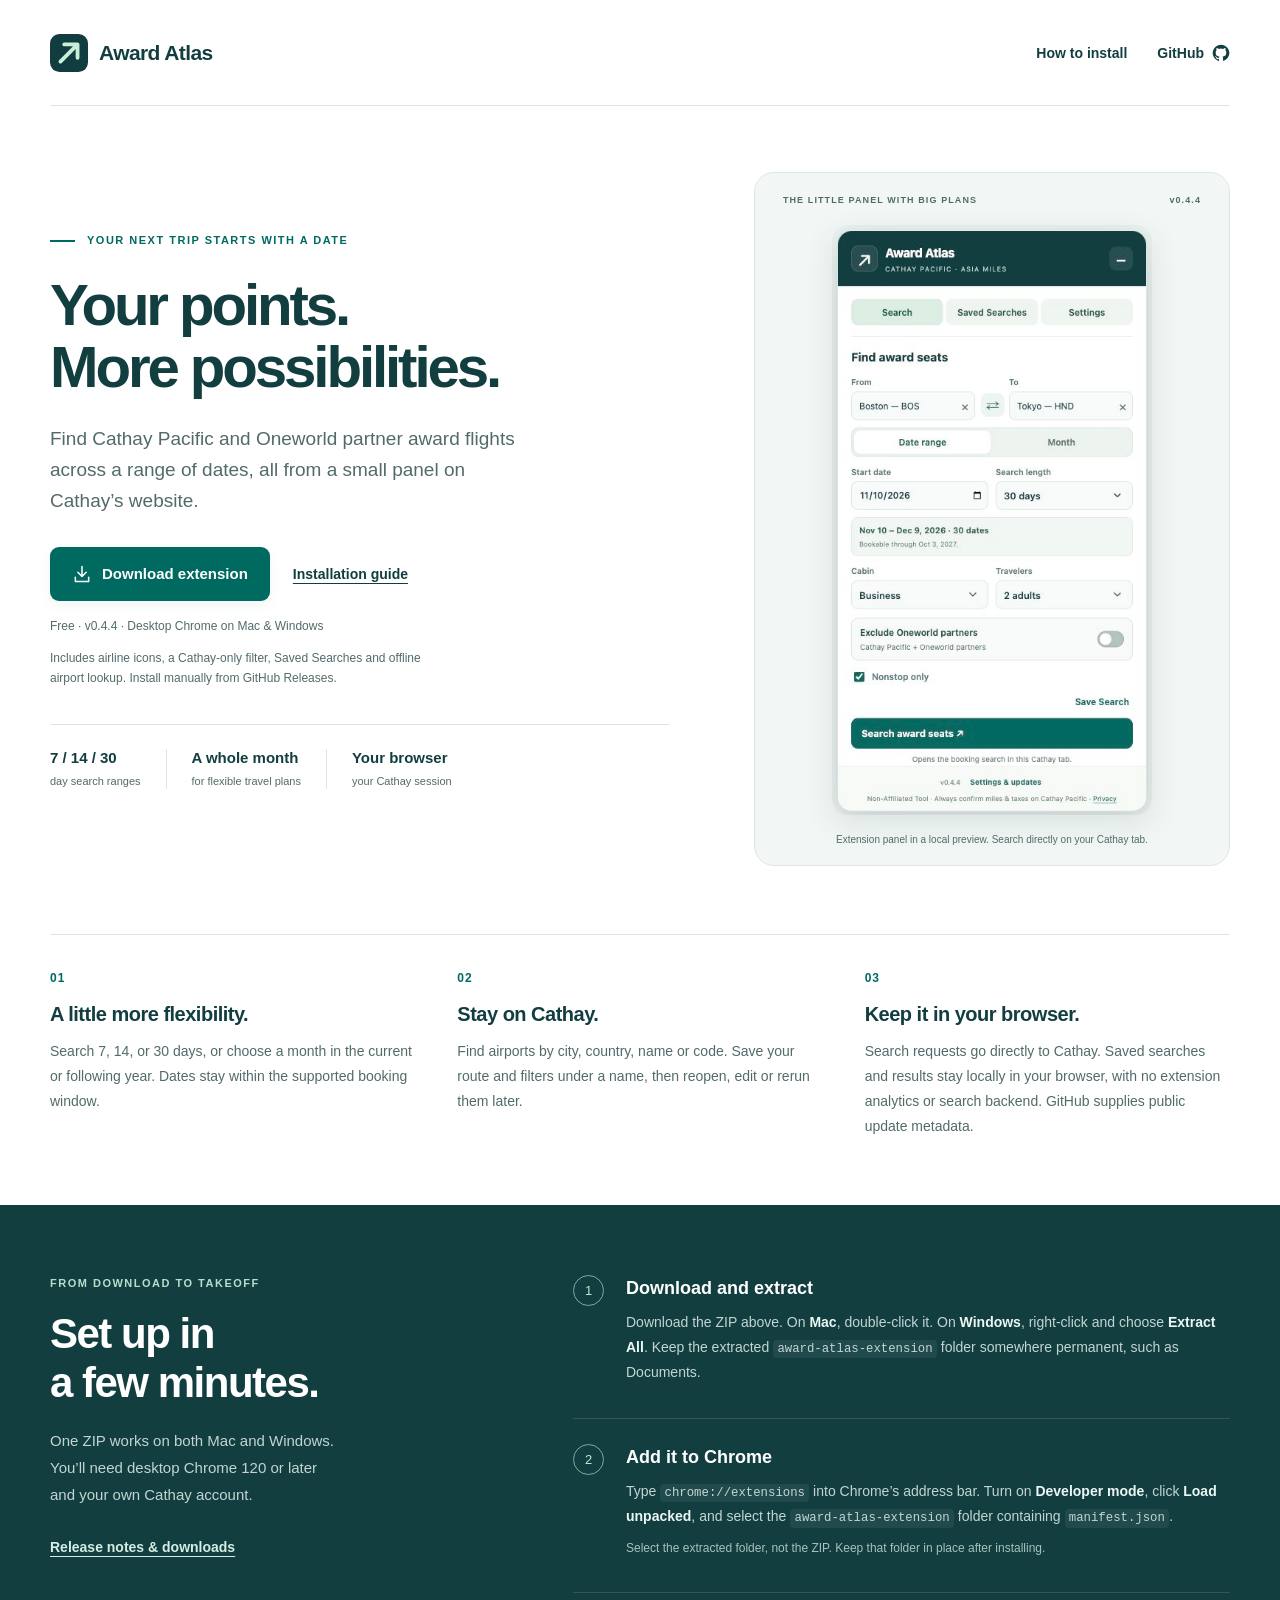
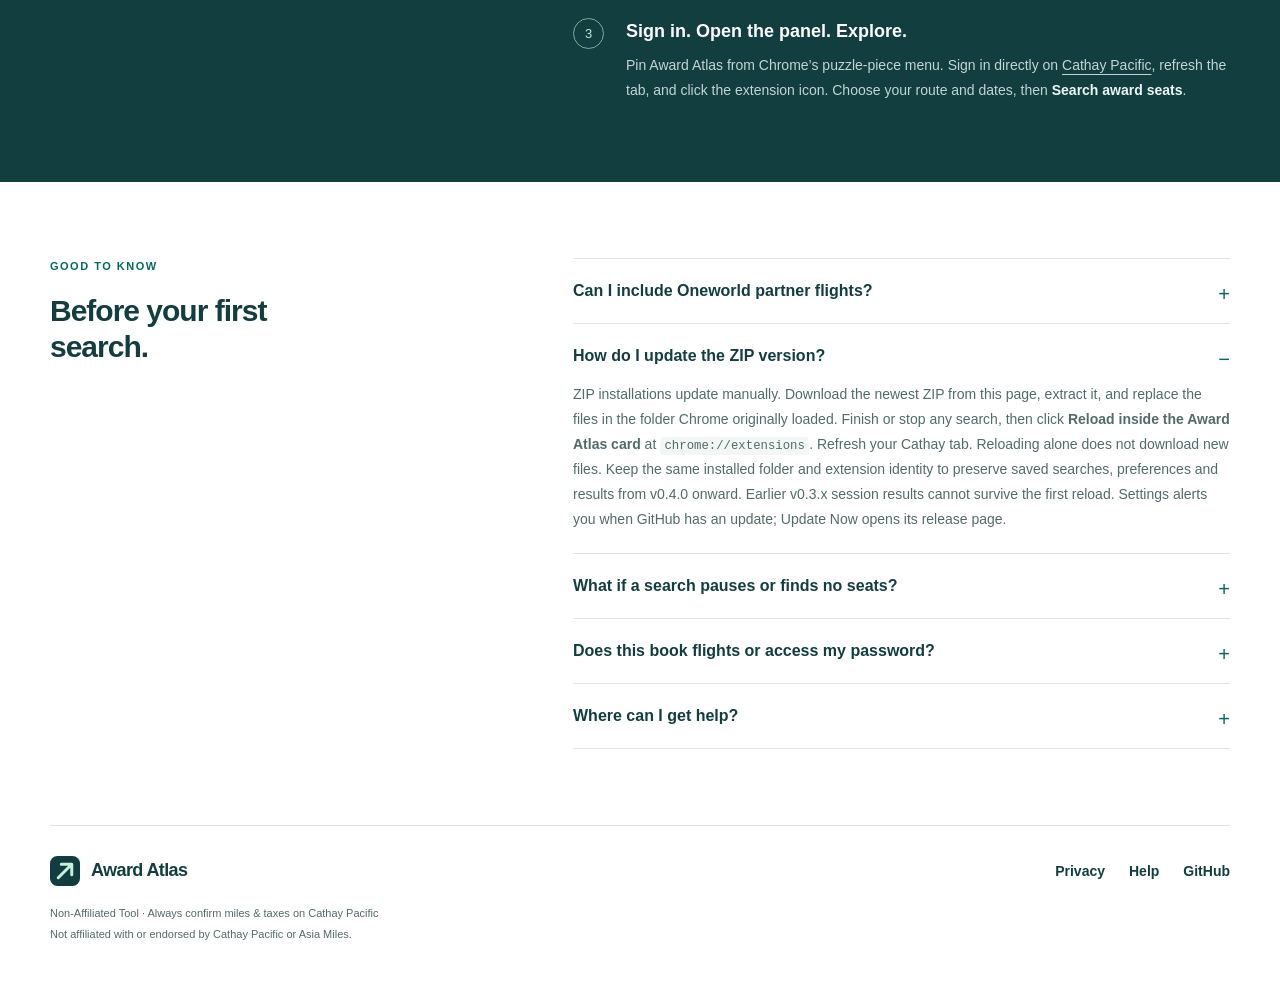
==== index.html @ a8e94c85 "Publish v0.4.4 London airport-transfer fix" ====
<!doctype html>
<html lang="en">
<head>
  <meta charset="utf-8">
  <meta name="viewport" content="width=device-width, initial-scale=1">
  <meta name="description" content="A free Chrome extension for searching Cathay Pacific award seats. Explore 7, 14, or 30 days, or a calendar month, in a small panel on Cathay’s website.">
  <meta name="theme-color" content="#123e40">
  <title>Award Atlas — Find your next award flight</title>
  <link rel="icon" href="assets/mark.svg" type="image/svg+xml">
  <link rel="stylesheet" href="style.css">
</head>
<body>
  <a class="skip-link" href="#main">Skip to content</a>
  <header class="site-header wrap">
    <a class="brand" href="./" aria-label="Award Atlas home"><img src="assets/mark.svg" width="38" height="38" alt=""><span>Award Atlas</span></a>
    <nav aria-label="Main navigation">
      <a href="#install">How to install</a>
      <a href="https://github.com/somomentous/award-atlas">GitHub <svg aria-hidden="true" width="18" height="18" viewBox="0 0 24 24" fill="currentColor"><path d="M12 .9a11.1 11.1 0 0 0-3.51 21.63c.56.1.76-.24.76-.54v-2.07c-3.1.67-3.75-1.32-3.75-1.32-.5-1.29-1.24-1.63-1.24-1.63-1.01-.69.08-.68.08-.68 1.12.08 1.71 1.15 1.71 1.15.99 1.71 2.6 1.21 3.23.92.1-.72.39-1.21.71-1.49-2.48-.28-5.08-1.24-5.08-5.52 0-1.22.43-2.22 1.15-3-.12-.28-.5-1.42.11-2.96 0 0 .94-.3 3.05 1.14a10.59 10.59 0 0 1 5.56 0c2.12-1.44 3.05-1.14 3.05-1.14.61 1.54.23 2.68.12 2.96.72.78 1.14 1.78 1.14 3 0 4.29-2.61 5.23-5.1 5.51.4.35.76 1.02.76 2.06v3.07c0 .3.2.65.76.54A11.1 11.1 0 0 0 12 .9Z"/></svg></a>
    </nav>
  </header>

  <main id="main">
    <section class="hero wrap" aria-labelledby="hero-title">
      <div class="hero-copy">
        <p class="eyebrow"><span class="rule"></span> YOUR NEXT TRIP STARTS WITH A DATE</p>
        <h1 id="hero-title">Your points.<br>More possibilities.</h1>
        <p class="intro">Find Cathay Pacific and Oneworld partner award flights across a range of dates, all from a small panel on Cathay’s website.</p>
        <div class="hero-actions">
          <a class="button" href="https://github.com/somomentous/award-atlas/releases/latest/download/Award-Atlas.zip">
            <svg aria-hidden="true" width="20" height="20" viewBox="0 0 24 24" fill="none" stroke="currentColor" stroke-width="1.8" stroke-linecap="round" stroke-linejoin="round"><path d="M12 3v12m-5-5 5 5 5-5M4 16v5h16v-5"/></svg>
            Download extension
          </a>
          <a class="text-link" href="#install">Installation guide</a>
        </div>
        <p class="download-meta">Free · v0.4.4 · Desktop Chrome on Mac &amp; Windows</p>
        <p class="store-note">Includes airline icons, a Cathay-only filter, Saved Searches and offline airport lookup. Install manually from GitHub Releases.</p>
        <dl class="quick-facts">
          <div><dt>7 / 14 / 30</dt><dd>day search ranges</dd></div>
          <div><dt>A whole month</dt><dd>for flexible travel plans</dd></div>
          <div><dt>Your browser</dt><dd>your Cathay session</dd></div>
        </dl>
      </div>
      <figure class="product-preview">
        <div class="preview-topline"><span>THE LITTLE PANEL WITH BIG PLANS</span><span>v0.4.4</span></div>
        <img class="panel-image" src="assets/panel.png" width="434" height="800" alt="Award Atlas’s compact search panel with aligned From and To fields, date ranges, cabin choices, and the Exclude Oneworld partners toggle.">
        <figcaption>Extension panel in a local preview. Search directly on your Cathay tab.</figcaption>
      </figure>
    </section>

    <section class="benefits wrap" aria-label="Features">
      <article><span class="feature-number">01</span><h2>A little more flexibility.</h2><p>Search 7, 14, or 30 days, or choose a month in the current or following year. Dates stay within the supported booking window.</p></article>
      <article><span class="feature-number">02</span><h2>Stay on Cathay.</h2><p>Find airports by city, country, name or code. Save your route and filters under a name, then reopen, edit or rerun them later.</p></article>
      <article><span class="feature-number">03</span><h2>Keep it in your browser.</h2><p>Search requests go directly to Cathay. Saved searches and results stay locally in your browser, with no extension analytics or search backend. GitHub supplies public update metadata.</p></article>
    </section>

    <section class="install-section" id="install" aria-labelledby="install-title">
      <div class="wrap install-grid">
        <div class="install-heading">
          <p class="eyebrow">FROM DOWNLOAD TO TAKEOFF</p>
          <h2 id="install-title">Set up in<br>a few minutes.</h2>
          <p>One ZIP works on both Mac and Windows. You’ll need desktop Chrome 120 or later and your own Cathay account.</p>
          <a class="text-link" href="https://github.com/somomentous/award-atlas/releases/latest">Release notes &amp; downloads</a>
        </div>
        <ol class="steps">
          <li><span class="step-number">1</span><div><h3>Download and extract</h3><p>Download the ZIP above. On <strong>Mac</strong>, double-click it. On <strong>Windows</strong>, right-click and choose <strong>Extract All</strong>. Keep the extracted <code>award-atlas-extension</code> folder somewhere permanent, such as Documents.</p></div></li>
          <li><span class="step-number">2</span><div><h3>Add it to Chrome</h3><p>Type <code>chrome://extensions</code> into Chrome’s address bar. Turn on <strong>Developer mode</strong>, click <strong>Load unpacked</strong>, and select the <code>award-atlas-extension</code> folder containing <code>manifest.json</code>.</p><p class="step-hint">Select the extracted folder, not the ZIP. Keep that folder in place after installing.</p></div></li>
          <li><span class="step-number">3</span><div><h3>Sign in. Open the panel. Explore.</h3><p>Pin Award Atlas from Chrome’s puzzle-piece menu. Sign in directly on <a href="https://www.cathaypacific.com/" rel="noopener noreferrer" target="_blank">Cathay Pacific</a>, refresh the tab, and click the extension icon. Choose your route and dates, then <strong>Search award seats</strong>.</p></div></li>
        </ol>
      </div>
    </section>

    <section class="wrap essentials" aria-labelledby="essentials-title">
      <div><p class="eyebrow">GOOD TO KNOW</p><h2 id="essentials-title">Before your first search.</h2></div>
      <div class="faq">
        <details><summary>Can I include Oneworld partner flights?</summary><p>Partner itineraries returned by Cathay are included by default, with airline icons and names on each result. Turn on <strong>Exclude Oneworld partners</strong> for Cathay-only results. Availability depends on what Cathay returns for your route and dates; not every partner or itinerary is offered.</p></details>
        <details open><summary>How do I update the ZIP version?</summary><p>ZIP installations update manually. Download the newest ZIP from this page, extract it, and replace the files in the folder Chrome originally loaded. Finish or stop any search, then click <strong>Reload inside the Award Atlas card</strong> at <code>chrome://extensions</code>. Refresh your Cathay tab. Reloading alone does not download new files. Keep the same installed folder and extension identity to preserve saved searches, preferences and results from v0.4.0 onward. Earlier v0.3.x session results cannot survive the first reload. Settings alerts you when GitHub has an update; Update Now opens its release page.</p></details>
        <details><summary>What if a search pauses or finds no seats?</summary><p>Keep the Cathay booking tab open and complete any sign-in or verification prompts on Cathay. Follow the panel’s waiting instructions, then choose <strong>Continue remaining dates</strong> when available. Checked dates are kept; unchecked dates remain unknown. Cathay’s website changes or request limits can interrupt searches.</p></details>
        <details><summary>Does this book flights or access my password?</summary><p>No. Sign in directly on Cathay; Award Atlas does not ask for or read your password and has no permission to read Chrome’s cookie store. It uses your existing Cathay session to search. Confirm availability, miles, taxes, and any booking directly with Cathay.</p></details>
        <details><summary>Where can I get help?</summary><p>Open a <a href="https://github.com/somomentous/award-atlas/issues">GitHub issue</a> with the extension version and error message. Please leave out passwords, cookies, session identifiers, and member or payment details.</p></details>
      </div>
    </section>
  </main>

  <footer class="site-footer wrap">
    <div><a class="brand" href="./"><img src="assets/mark.svg" width="30" height="30" alt=""><span>Award Atlas</span></a><p>Non-Affiliated Tool · Always confirm miles &amp; taxes on Cathay Pacific</p><p>Not affiliated with or endorsed by Cathay Pacific or Asia Miles.</p></div>
    <nav aria-label="Footer navigation"><a href="privacy.html">Privacy</a><a href="https://github.com/somomentous/award-atlas/issues">Help</a><a href="https://github.com/somomentous/award-atlas">GitHub</a></nav>
  </footer>
</body>
</html>
---- style.css ----
@charset "UTF-8";
:root{--ink:#123e40;--muted:#526b6a;--line:#dce7e4;--teal:#006a61;--mint:#d5ece1;--paper:#fff;--soft:#f2f7f5;font-family:Inter,-apple-system,BlinkMacSystemFont,"Segoe UI",sans-serif;color:var(--ink);background:var(--paper);font-synthesis:none;color-scheme:light}
*{box-sizing:border-box}html{scroll-behavior:smooth;scroll-padding-top:30px}body{margin:0}a{color:inherit;text-underline-offset:4px}a:hover{color:var(--teal)}a:focus-visible,summary:focus-visible{outline:3px solid #b78325;outline-offset:5px}img{display:block;max-width:100%}.wrap{width:min(1180px,calc(100% - 96px));margin-inline:auto}.skip-link{position:absolute;top:-100px;left:24px;z-index:10;background:var(--ink);color:white;padding:12px 20px}.skip-link:focus{top:12px}.site-header{min-height:106px;display:flex;align-items:center;justify-content:space-between;border-bottom:1px solid var(--line);gap:24px}.brand{display:inline-flex;align-items:center;gap:11px;font-weight:750;font-size:21px;letter-spacing:-.6px;text-decoration:none}.site-header nav,.site-footer nav{display:flex;align-items:center;gap:30px}.site-header nav a,.site-footer nav a{font-size:14px;font-weight:600;text-decoration:none;display:inline-flex;align-items:center;gap:8px}.site-header nav a:hover,.site-footer nav a:hover{text-decoration:underline}.hero{display:grid;grid-template-columns:1.3fr 1fr;gap:85px;align-items:center;padding-block:66px 68px}.eyebrow{font-size:11px;font-weight:700;letter-spacing:1.5px;line-height:1.6;color:var(--teal);display:flex;align-items:center;gap:12px}.rule{display:inline-block;width:25px;height:2px;background:var(--teal)}h1,h2,h3,p{margin-top:0}h1{font-size:clamp(42px,4.55vw,65px);font-weight:650;line-height:1.07;letter-spacing:-3.1px;margin-block:24px}.intro{font-size:19px;line-height:1.65;color:var(--muted);max-width:470px;margin-bottom:30px}.hero-actions{display:flex;align-items:center;flex-wrap:wrap;gap:23px}.button{display:inline-flex;align-items:center;justify-content:center;gap:10px;border-radius:9px;background:var(--teal);color:white;font-size:15px;font-weight:650;padding:17px 22px;text-decoration:none;min-height:52px;box-shadow:0 4px 12px #006a6110}.button:hover{background:var(--ink);color:white}.text-link{font-size:14px;font-weight:650}.download-meta{font-size:12px;color:var(--muted);margin-top:15px;line-height:1.7}.store-note{font-size:12px;line-height:1.7;color:var(--muted);max-width:400px;margin-top:0}.quick-facts{display:flex;gap:25px;border-top:1px solid var(--line);margin-top:35px;padding-top:24px}.quick-facts>div+div{border-left:1px solid var(--line);padding-left:25px}.quick-facts dt{font-size:15px;font-weight:700;white-space:nowrap}.quick-facts dd{font-size:11px;margin:7px 0 0;color:var(--muted);line-height:1.5}.product-preview{margin:0;padding:22px 28px 17px;background:var(--soft);border:1px solid var(--line);border-radius:20px}.preview-topline{display:flex;justify-content:space-between;gap:12px;font-size:9px;letter-spacing:1.1px;font-weight:650;color:var(--muted);margin-bottom:20px}.panel-image{width:320px;height:auto;max-width:100%;margin-inline:auto;border-radius:16px;box-shadow:0 10px 30px #123e401a}.product-preview figcaption{font-size:10px;line-height:1.6;text-align:center;color:var(--muted);margin-top:17px}.benefits{display:grid;grid-template-columns:repeat(3,1fr);gap:42px;padding-block:36px 65px;border-top:1px solid var(--line)}.feature-number{display:block;font-size:12px;letter-spacing:1px;color:var(--teal);font-weight:650;margin-bottom:16px}.benefits h2{font-size:20px;letter-spacing:-.5px;line-height:1.3;margin-bottom:12px}.benefits p{font-size:14px;line-height:1.8;color:var(--muted);margin:0}.install-section{background:var(--ink);color:white;padding-block:70px}.install-grid{display:grid;grid-template-columns:.8fr 1.2fr;gap:85px}.install-heading .eyebrow{color:#b5decc}.install-heading h2{font-size:42px;line-height:1.15;letter-spacing:-1.5px;font-weight:600;margin-block:18px 20px}.install-heading>p:not(.eyebrow){font-size:15px;line-height:1.8;color:#c3d5d2;max-width:295px}.install-heading .text-link{display:inline-block;margin-top:16px;color:#d5eee3}.steps{list-style:none;margin:0;padding:0}.steps li{display:flex;gap:22px;padding-block:0 25px}.steps li+li{border-top:1px solid #ffffff20;padding-top:25px}.steps li:last-child{padding-bottom:0}.step-number{display:grid;place-items:center;flex-shrink:0;width:31px;height:31px;border-radius:50%;border:1px solid #7aaca0;color:#bce8d4;font-size:13px;margin-top:0}.steps h3{font-size:18px;line-height:1.5;margin-bottom:8px;font-weight:600}.steps p{font-size:14px;line-height:1.8;color:#c3d5d2;margin-bottom:8px}.steps a:hover{color:#e6faf1}.steps strong{color:#ecf7f3;font-weight:600}.steps .step-hint{font-size:12px;color:#a8c1bb}code{font-family:ui-monospace,SFMono-Regular,Consolas,monospace;font-size:.88em;padding:.18em .35em;border-radius:4px;background:#ffffff10;overflow-wrap:anywhere}.essentials{display:grid;grid-template-columns:.8fr 1.2fr;gap:85px;padding-block:76px}.essentials h2{font-size:30px;line-height:1.2;letter-spacing:-1px;max-width:260px;font-weight:600;margin-top:18px}.faq details{border-top:1px solid var(--line);padding:20px 0}.faq details:last-child{border-bottom:1px solid var(--line)}.faq summary{font-size:16px;font-weight:600;cursor:pointer;list-style:none;padding-right:26px;position:relative;line-height:1.5}.faq summary::-webkit-details-marker{display:none}.faq summary:after{content:"+";position:absolute;right:0;top:0;font-size:20px;font-weight:400;color:var(--teal)}.faq details[open] summary:after{content:"−"}.faq p{color:var(--muted);font-size:14px;line-height:1.8;margin:14px 0 0}.faq code{background:var(--soft)}.site-footer{padding-block:30px 40px;border-top:1px solid var(--line);display:flex;justify-content:space-between;align-items:flex-start;gap:30px}.site-footer .brand{font-size:18px}.site-footer p{font-size:11px;line-height:1.7;color:var(--muted);margin:14px 0 0}.site-footer p+p{margin-top:3px}.site-footer nav{margin-top:7px;gap:24px}.document{max-width:750px;padding-block:65px}.document h1{font-size:44px;letter-spacing:-1.5px}.document h2{font-size:23px;margin-top:32px}.document p,.document li{color:var(--muted);font-size:16px;line-height:1.8}.document li{margin-block:8px}.document .eyebrow{font-size:11px}
@media(min-width:1440px){.hero{gap:100px}.product-preview{max-width:440px}.hero-copy{padding-bottom:20px}}
@media(max-width:1100px){.wrap{width:calc(100% - 64px)}.hero{gap:40px;grid-template-columns:1.2fr 1fr}h1{font-size:49px;letter-spacing:-2px}.intro{font-size:17px}.hero-actions{gap:18px}.quick-facts{gap:16px}.quick-facts>div+div{padding-left:16px}.quick-facts dt{font-size:13px}.quick-facts dd{font-size:10px}.product-preview{padding-inline:20px}.preview-topline{font-size:8px;letter-spacing:.7px}.install-grid,.essentials{gap:50px}.benefits{gap:30px}}
@media(max-width:800px){.wrap{width:calc(100% - 48px)}.site-header{min-height:85px}.hero{grid-template-columns:1fr;gap:42px;padding-block:45px}.hero-copy{max-width:570px}h1{font-size:57px;letter-spacing:-2.5px}.intro{max-width:510px}.product-preview{width:100%;max-width:570px;display:none}.quick-facts{gap:25px;margin-top:28px}.quick-facts>div+div{padding-left:25px}.quick-facts dt{font-size:15px}.quick-facts dd{font-size:12px}.benefits{gap:20px;padding-block:30px 40px}.benefits h2{font-size:17px}.benefits p{font-size:13px}.install-grid,.essentials{grid-template-columns:1fr;gap:35px}.install-heading h2{font-size:36px}.install-heading h2 br{display:none}.install-heading>p:not(.eyebrow){max-width:530px}.install-heading .text-link{margin-top:4px}.install-section{padding-block:45px}.essentials{padding-block:45px}.essentials h2{max-width:none;font-size:29px;margin-bottom:0}.site-footer{flex-direction:column;gap:22px}}
@media(max-width:480px){.wrap{width:calc(100% - 36px)}.brand{font-size:19px;gap:8px}.brand img{width:32px;height:32px}.site-header nav{gap:18px}.site-header nav a{font-size:12px}.site-header nav a svg{display:none}.hero{padding-top:35px}.eyebrow{font-size:9px;letter-spacing:1.1px;gap:8px}h1{font-size:45px;letter-spacing:-1.8px;margin-block:20px}.intro{font-size:17px;line-height:1.7}.hero-actions{align-items:flex-start;flex-direction:column;gap:18px}.button{width:100%;padding:17px 18px}.hero-actions>.text-link{align-self:center}.download-meta{text-align:center;font-size:11px;margin-top:18px}.store-note{text-align:center;font-size:11px}.quick-facts{justify-content:space-between;gap:10px;padding-top:23px}.quick-facts>div+div{padding-left:10px}.quick-facts dt{font-size:12px}.quick-facts dd{font-size:10px;max-width:100px}.benefits{grid-template-columns:1fr;gap:25px}.benefits article{display:grid;grid-template-columns:25px 1fr;gap:0 12px}.feature-number{grid-row:1 / 3;margin-top:2px}.benefits h2{font-size:18px;margin-bottom:6px}.benefits p{font-size:14px;grid-column:2}.steps li{gap:14px}.steps h3{font-size:17px}.steps p,.faq p{font-size:14px}.install-heading h2{font-size:34px}.faq summary{font-size:15px}.site-footer p{font-size:10px}.document h1{font-size:38px}}
@media(prefers-reduced-motion:reduce){html{scroll-behavior:auto}}
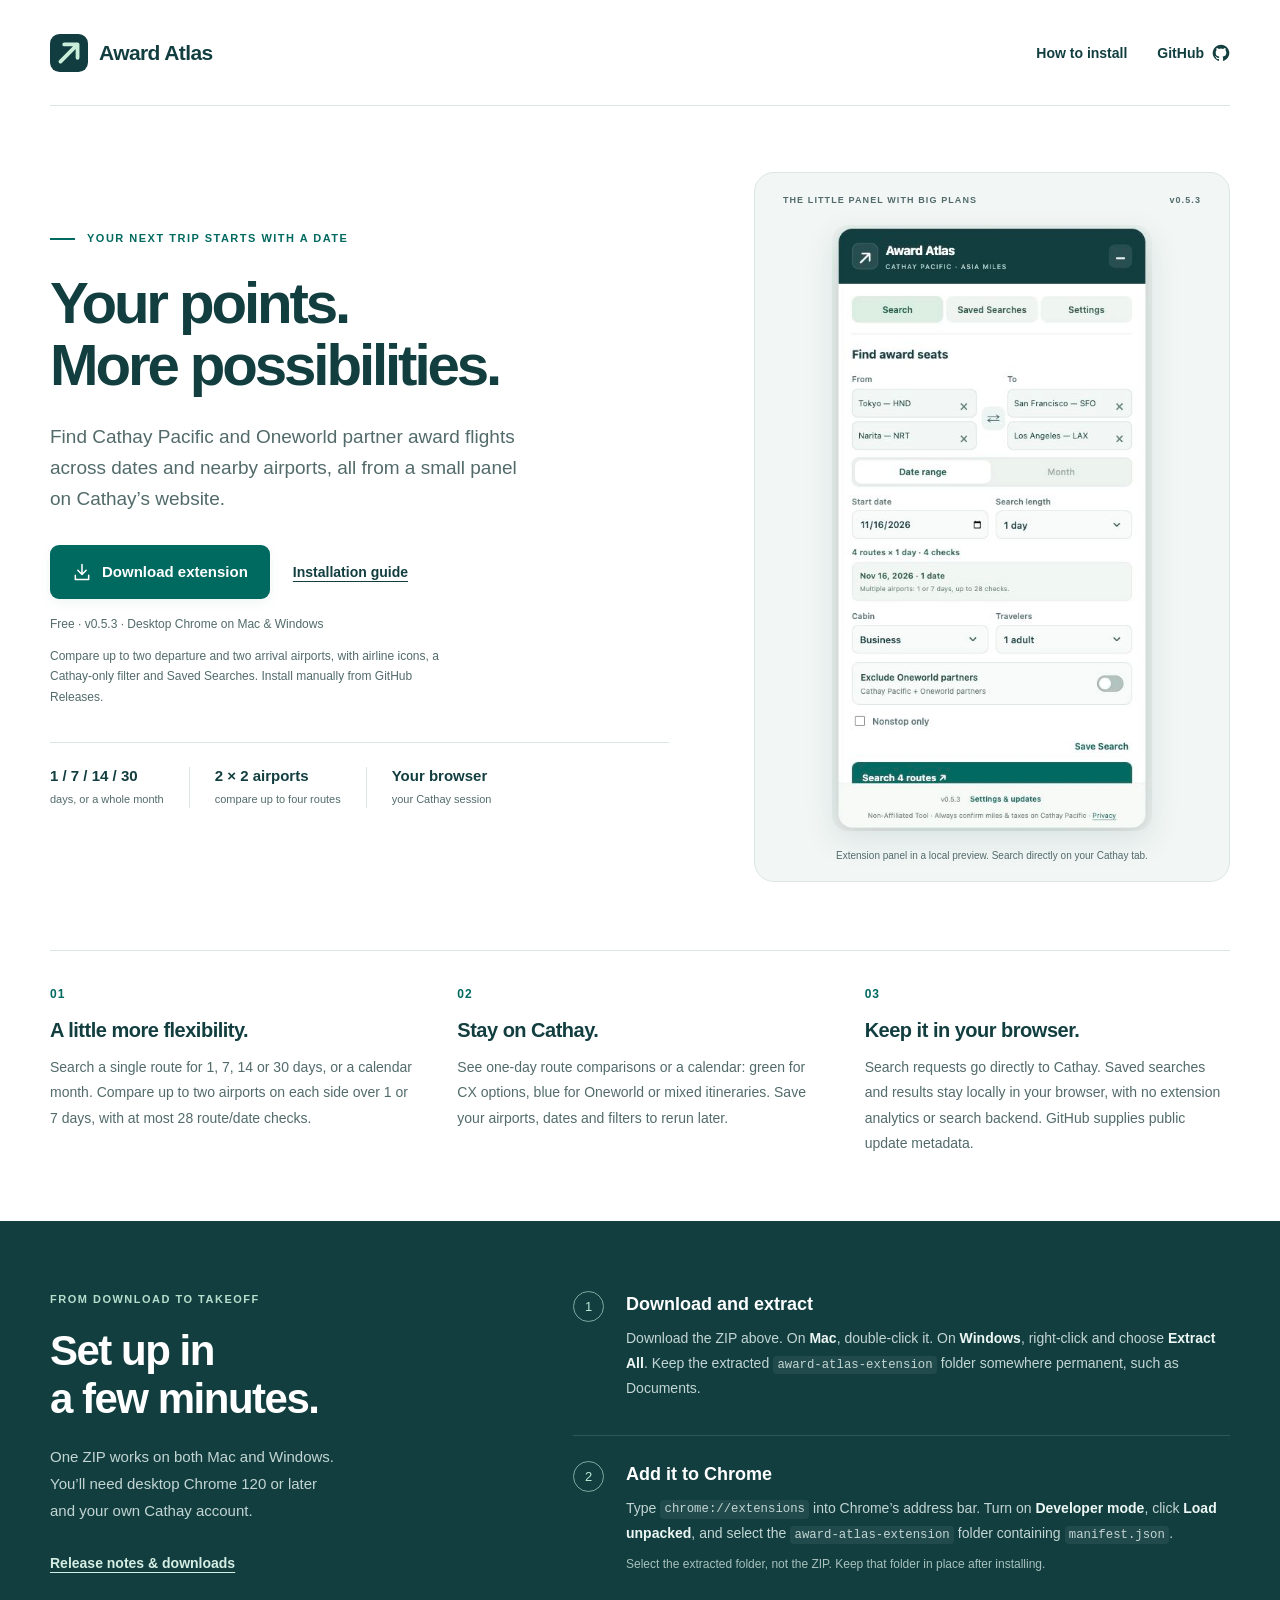
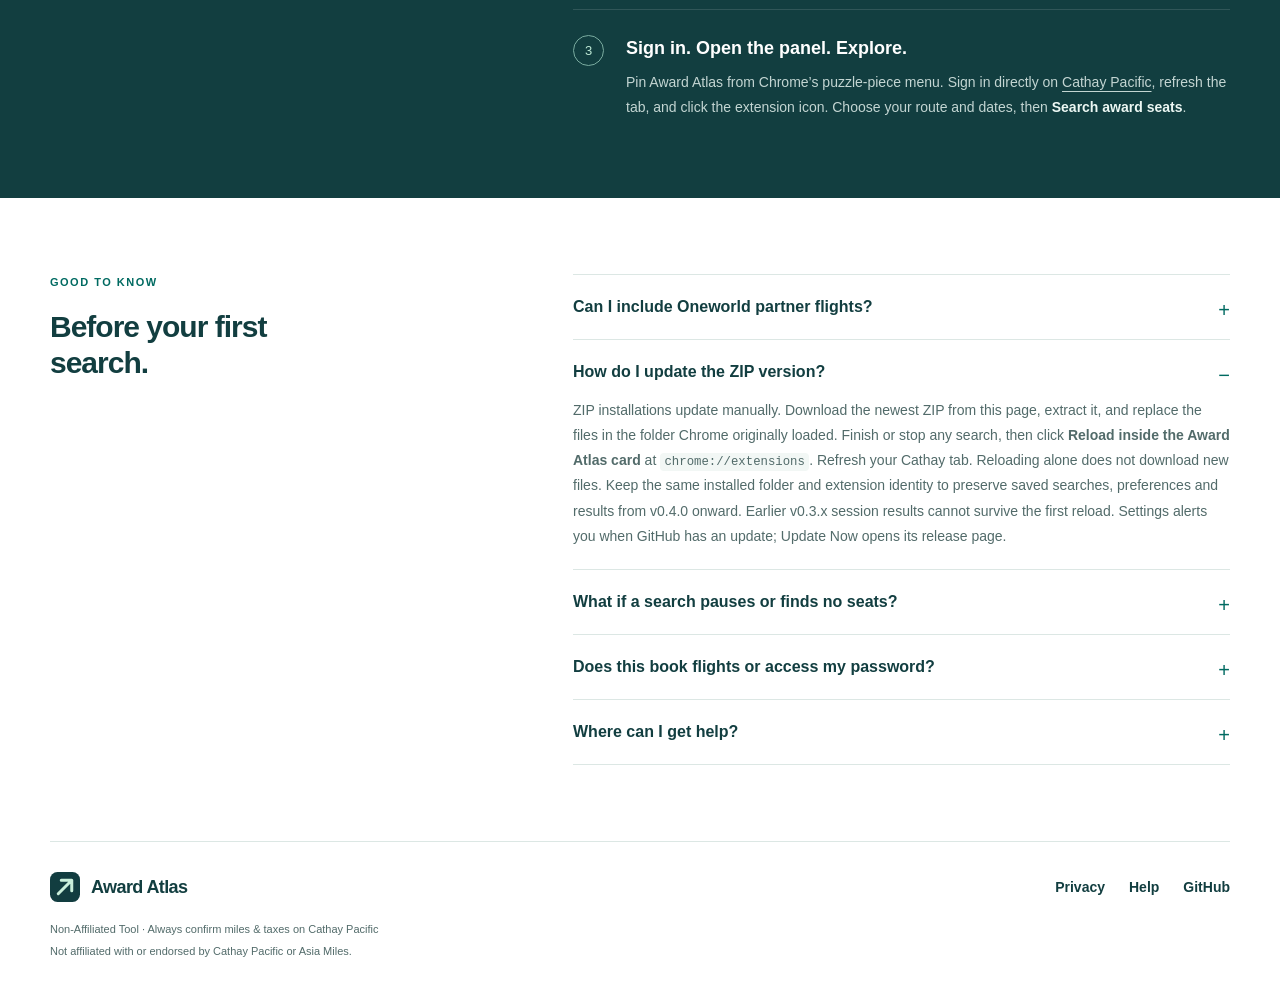
==== commit 5d4918ab: "Publish Award Atlas v0.5.3 downloads and multi-airport search guide" ====
--- a/index.html
+++ b/index.html
@@ -3,7 +3,7 @@
 <head>
   <meta charset="utf-8">
   <meta name="viewport" content="width=device-width, initial-scale=1">
-  <meta name="description" content="A free Chrome extension for searching Cathay Pacific award seats. Explore 7, 14, or 30 days, or a calendar month, in a small panel on Cathay’s website.">
+  <meta name="description" content="A free Chrome extension for searching Cathay Pacific award seats. Explore 1, 7, 14, or 30 days, or a calendar month, in a small panel on Cathay’s website.">
   <meta name="theme-color" content="#123e40">
   <title>Award Atlas — Find your next award flight</title>
   <link rel="icon" href="assets/mark.svg" type="image/svg+xml">
@@ -24,7 +24,7 @@
       <div class="hero-copy">
         <p class="eyebrow"><span class="rule"></span> YOUR NEXT TRIP STARTS WITH A DATE</p>
         <h1 id="hero-title">Your points.<br>More possibilities.</h1>
-        <p class="intro">Find Cathay Pacific and Oneworld partner award flights across a range of dates, all from a small panel on Cathay’s website.</p>
+        <p class="intro">Find Cathay Pacific and Oneworld partner award flights across dates and nearby airports, all from a small panel on Cathay’s website.</p>
         <div class="hero-actions">
           <a class="button" href="https://github.com/somomentous/award-atlas/releases/latest/download/Award-Atlas.zip">
             <svg aria-hidden="true" width="20" height="20" viewBox="0 0 24 24" fill="none" stroke="currentColor" stroke-width="1.8" stroke-linecap="round" stroke-linejoin="round"><path d="M12 3v12m-5-5 5 5 5-5M4 16v5h16v-5"/></svg>
@@ -32,24 +32,24 @@
           </a>
           <a class="text-link" href="#install">Installation guide</a>
         </div>
-        <p class="download-meta">Free · v0.4.4 · Desktop Chrome on Mac &amp; Windows</p>
-        <p class="store-note">Includes airline icons, a Cathay-only filter, Saved Searches and offline airport lookup. Install manually from GitHub Releases.</p>
+        <p class="download-meta">Free · v0.5.3 · Desktop Chrome on Mac &amp; Windows</p>
+        <p class="store-note">Compare up to two departure and two arrival airports, with airline icons, a Cathay-only filter and Saved Searches. Install manually from GitHub Releases.</p>
         <dl class="quick-facts">
-          <div><dt>7 / 14 / 30</dt><dd>day search ranges</dd></div>
-          <div><dt>A whole month</dt><dd>for flexible travel plans</dd></div>
+          <div><dt>1 / 7 / 14 / 30</dt><dd>days, or a whole month</dd></div>
+          <div><dt>2 × 2 airports</dt><dd>compare up to four routes</dd></div>
           <div><dt>Your browser</dt><dd>your Cathay session</dd></div>
         </dl>
       </div>
       <figure class="product-preview">
-        <div class="preview-topline"><span>THE LITTLE PANEL WITH BIG PLANS</span><span>v0.4.4</span></div>
-        <img class="panel-image" src="assets/panel.png" width="434" height="800" alt="Award Atlas’s compact search panel with aligned From and To fields, date ranges, cabin choices, and the Exclude Oneworld partners toggle.">
+        <div class="preview-topline"><span>THE LITTLE PANEL WITH BIG PLANS</span><span>v0.5.3</span></div>
+        <img class="panel-image" src="assets/panel.png?v=0.5.3" width="436" height="826" alt="Award Atlas’s compact search panel with two departure and two arrival airports, a one-day search, cabin choices, and the Exclude Oneworld partners toggle.">
         <figcaption>Extension panel in a local preview. Search directly on your Cathay tab.</figcaption>
       </figure>
     </section>
 
     <section class="benefits wrap" aria-label="Features">
-      <article><span class="feature-number">01</span><h2>A little more flexibility.</h2><p>Search 7, 14, or 30 days, or choose a month in the current or following year. Dates stay within the supported booking window.</p></article>
-      <article><span class="feature-number">02</span><h2>Stay on Cathay.</h2><p>Find airports by city, country, name or code. Save your route and filters under a name, then reopen, edit or rerun them later.</p></article>
+      <article><span class="feature-number">01</span><h2>A little more flexibility.</h2><p>Search a single route for 1, 7, 14 or 30 days, or a calendar month. Compare up to two airports on each side over 1 or 7 days, with at most 28 route/date checks.</p></article>
+      <article><span class="feature-number">02</span><h2>Stay on Cathay.</h2><p>See one-day route comparisons or a calendar: green for CX options, blue for Oneworld or mixed itineraries. Save your airports, dates and filters to rerun later.</p></article>
       <article><span class="feature-number">03</span><h2>Keep it in your browser.</h2><p>Search requests go directly to Cathay. Saved searches and results stay locally in your browser, with no extension analytics or search backend. GitHub supplies public update metadata.</p></article>
     </section>
 
@@ -72,9 +72,9 @@
     <section class="wrap essentials" aria-labelledby="essentials-title">
       <div><p class="eyebrow">GOOD TO KNOW</p><h2 id="essentials-title">Before your first search.</h2></div>
       <div class="faq">
-        <details><summary>Can I include Oneworld partner flights?</summary><p>Partner itineraries returned by Cathay are included by default, with airline icons and names on each result. Turn on <strong>Exclude Oneworld partners</strong> for Cathay-only results. Availability depends on what Cathay returns for your route and dates; not every partner or itinerary is offered.</p></details>
+        <details><summary>Can I include Oneworld partner flights?</summary><p>Partner itineraries returned by Cathay are included by default, with airline icons and names on each result. Turn on <strong>Exclude Oneworld Partners</strong> for Cathay-only results. Availability depends on what Cathay returns for your route and dates; not every partner or itinerary is offered.</p></details>
         <details open><summary>How do I update the ZIP version?</summary><p>ZIP installations update manually. Download the newest ZIP from this page, extract it, and replace the files in the folder Chrome originally loaded. Finish or stop any search, then click <strong>Reload inside the Award Atlas card</strong> at <code>chrome://extensions</code>. Refresh your Cathay tab. Reloading alone does not download new files. Keep the same installed folder and extension identity to preserve saved searches, preferences and results from v0.4.0 onward. Earlier v0.3.x session results cannot survive the first reload. Settings alerts you when GitHub has an update; Update Now opens its release page.</p></details>
-        <details><summary>What if a search pauses or finds no seats?</summary><p>Keep the Cathay booking tab open and complete any sign-in or verification prompts on Cathay. Follow the panel’s waiting instructions, then choose <strong>Continue remaining dates</strong> when available. Checked dates are kept; unchecked dates remain unknown. Cathay’s website changes or request limits can interrupt searches.</p></details>
+        <details><summary>What if a search pauses or finds no seats?</summary><p>Keep the Cathay booking tab open and complete any sign-in or verification prompts on Cathay. Follow the panel’s waiting instructions and continue when available. Confirmed no-flight responses count as checked with no matches. Individual data errors can be skipped and retried when offered; skipped or unchecked routes stay unknown. Checked results are kept. Cathay’s website changes or request limits can interrupt searches.</p></details>
         <details><summary>Does this book flights or access my password?</summary><p>No. Sign in directly on Cathay; Award Atlas does not ask for or read your password and has no permission to read Chrome’s cookie store. It uses your existing Cathay session to search. Confirm availability, miles, taxes, and any booking directly with Cathay.</p></details>
         <details><summary>Where can I get help?</summary><p>Open a <a href="https://github.com/somomentous/award-atlas/issues">GitHub issue</a> with the extension version and error message. Please leave out passwords, cookies, session identifiers, and member or payment details.</p></details>
       </div>
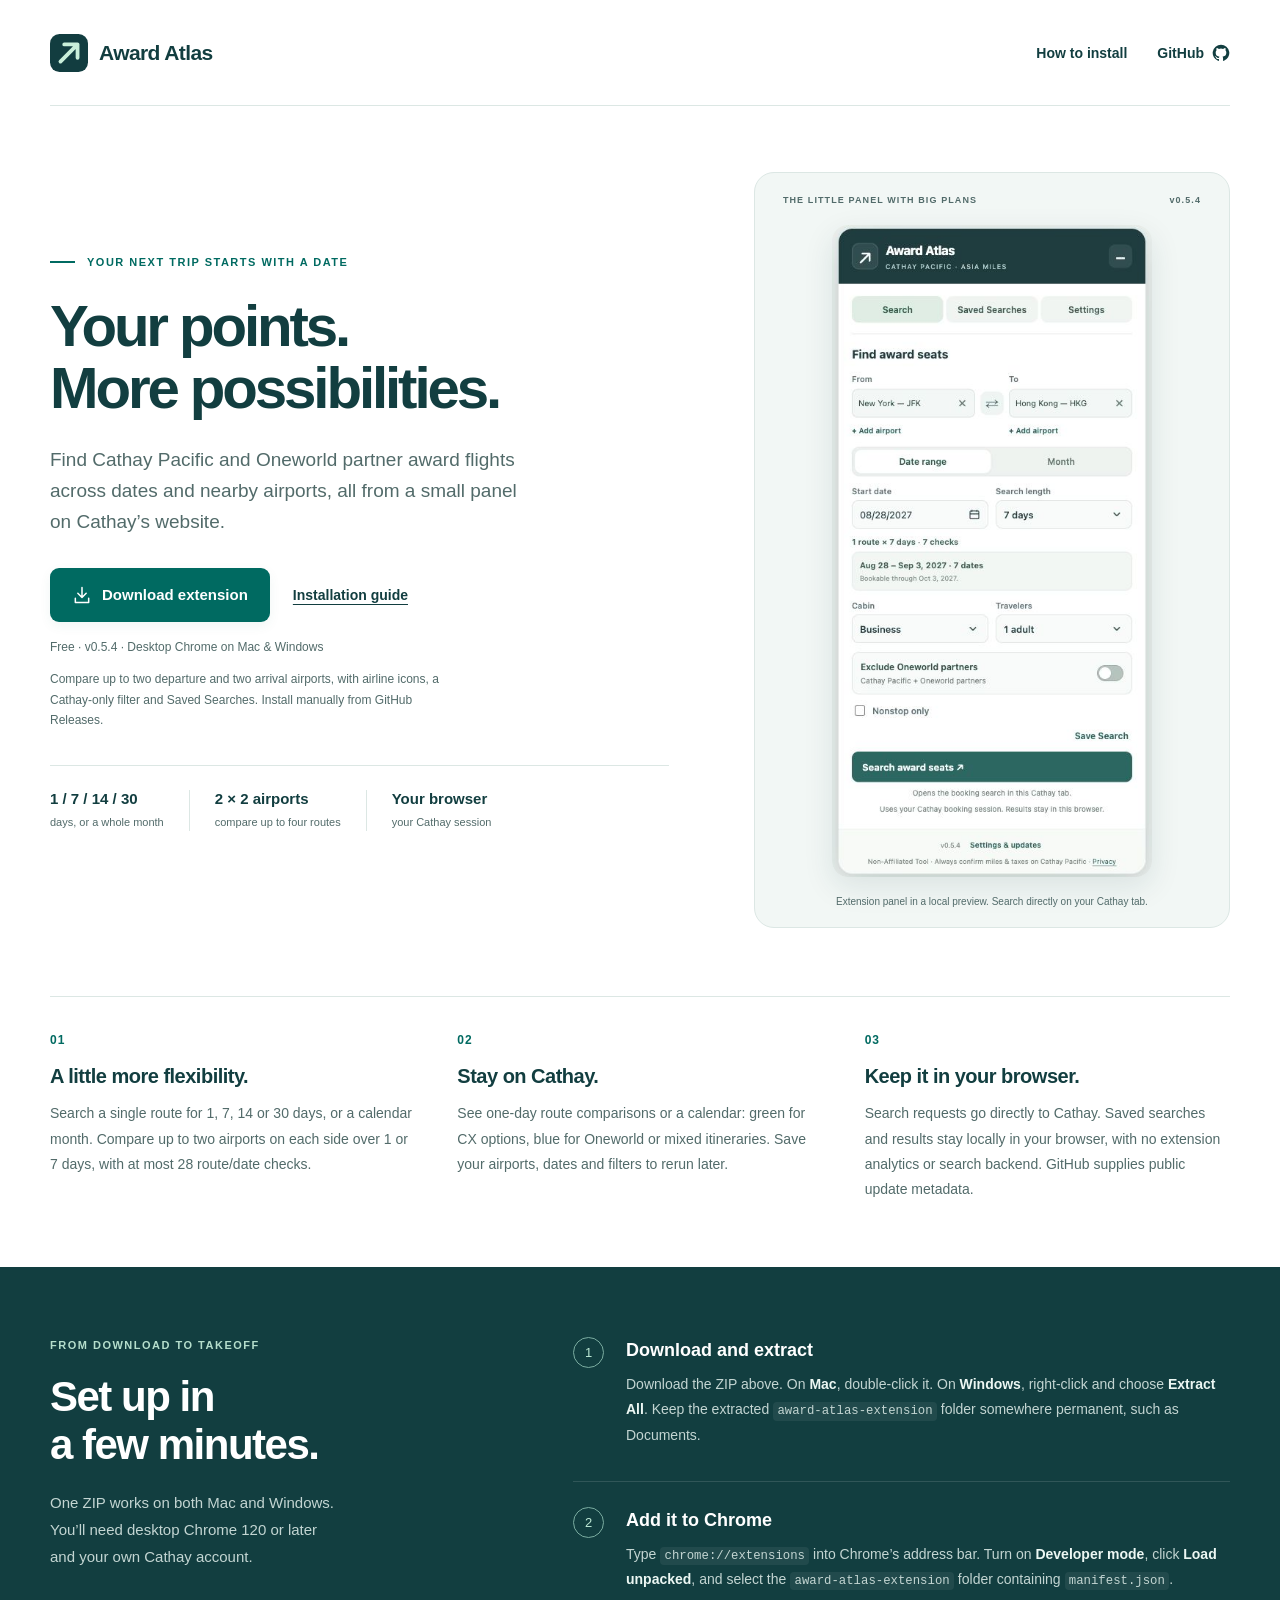
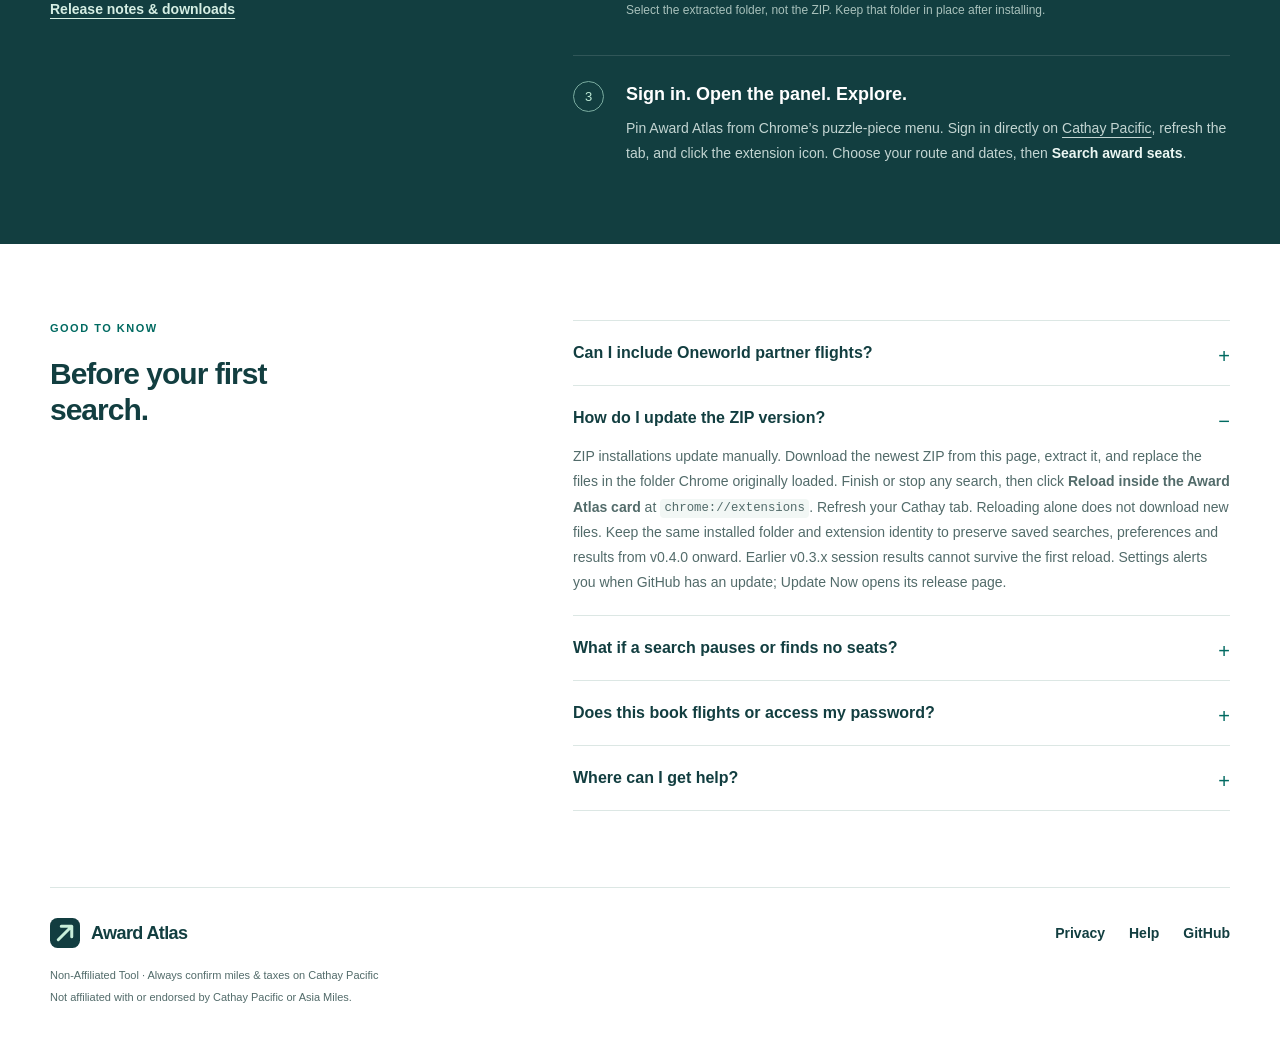
==== commit 1d089ca3: "Publish Award Atlas v0.5.4 controls and date-picker fixes" ====
--- a/index.html
+++ b/index.html
@@ -32,7 +32,7 @@
           </a>
           <a class="text-link" href="#install">Installation guide</a>
         </div>
-        <p class="download-meta">Free · v0.5.3 · Desktop Chrome on Mac &amp; Windows</p>
+        <p class="download-meta">Free · v0.5.4 · Desktop Chrome on Mac &amp; Windows</p>
         <p class="store-note">Compare up to two departure and two arrival airports, with airline icons, a Cathay-only filter and Saved Searches. Install manually from GitHub Releases.</p>
         <dl class="quick-facts">
           <div><dt>1 / 7 / 14 / 30</dt><dd>days, or a whole month</dd></div>
@@ -41,8 +41,8 @@
         </dl>
       </div>
       <figure class="product-preview">
-        <div class="preview-topline"><span>THE LITTLE PANEL WITH BIG PLANS</span><span>v0.5.3</span></div>
-        <img class="panel-image" src="assets/panel.png?v=0.5.3" width="436" height="826" alt="Award Atlas’s compact search panel with two departure and two arrival airports, a one-day search, cabin choices, and the Exclude Oneworld partners toggle.">
+        <div class="preview-topline"><span>THE LITTLE PANEL WITH BIG PLANS</span><span>v0.5.4</span></div>
+        <img class="panel-image" src="assets/panel.jpg?v=0.5.4" width="436" height="889" alt="Award Atlas’s compact search panel with aligned airport controls, the updated start-date selector, cabin choices, and the Exclude Oneworld partners toggle.">
         <figcaption>Extension panel in a local preview. Search directly on your Cathay tab.</figcaption>
       </figure>
     </section>
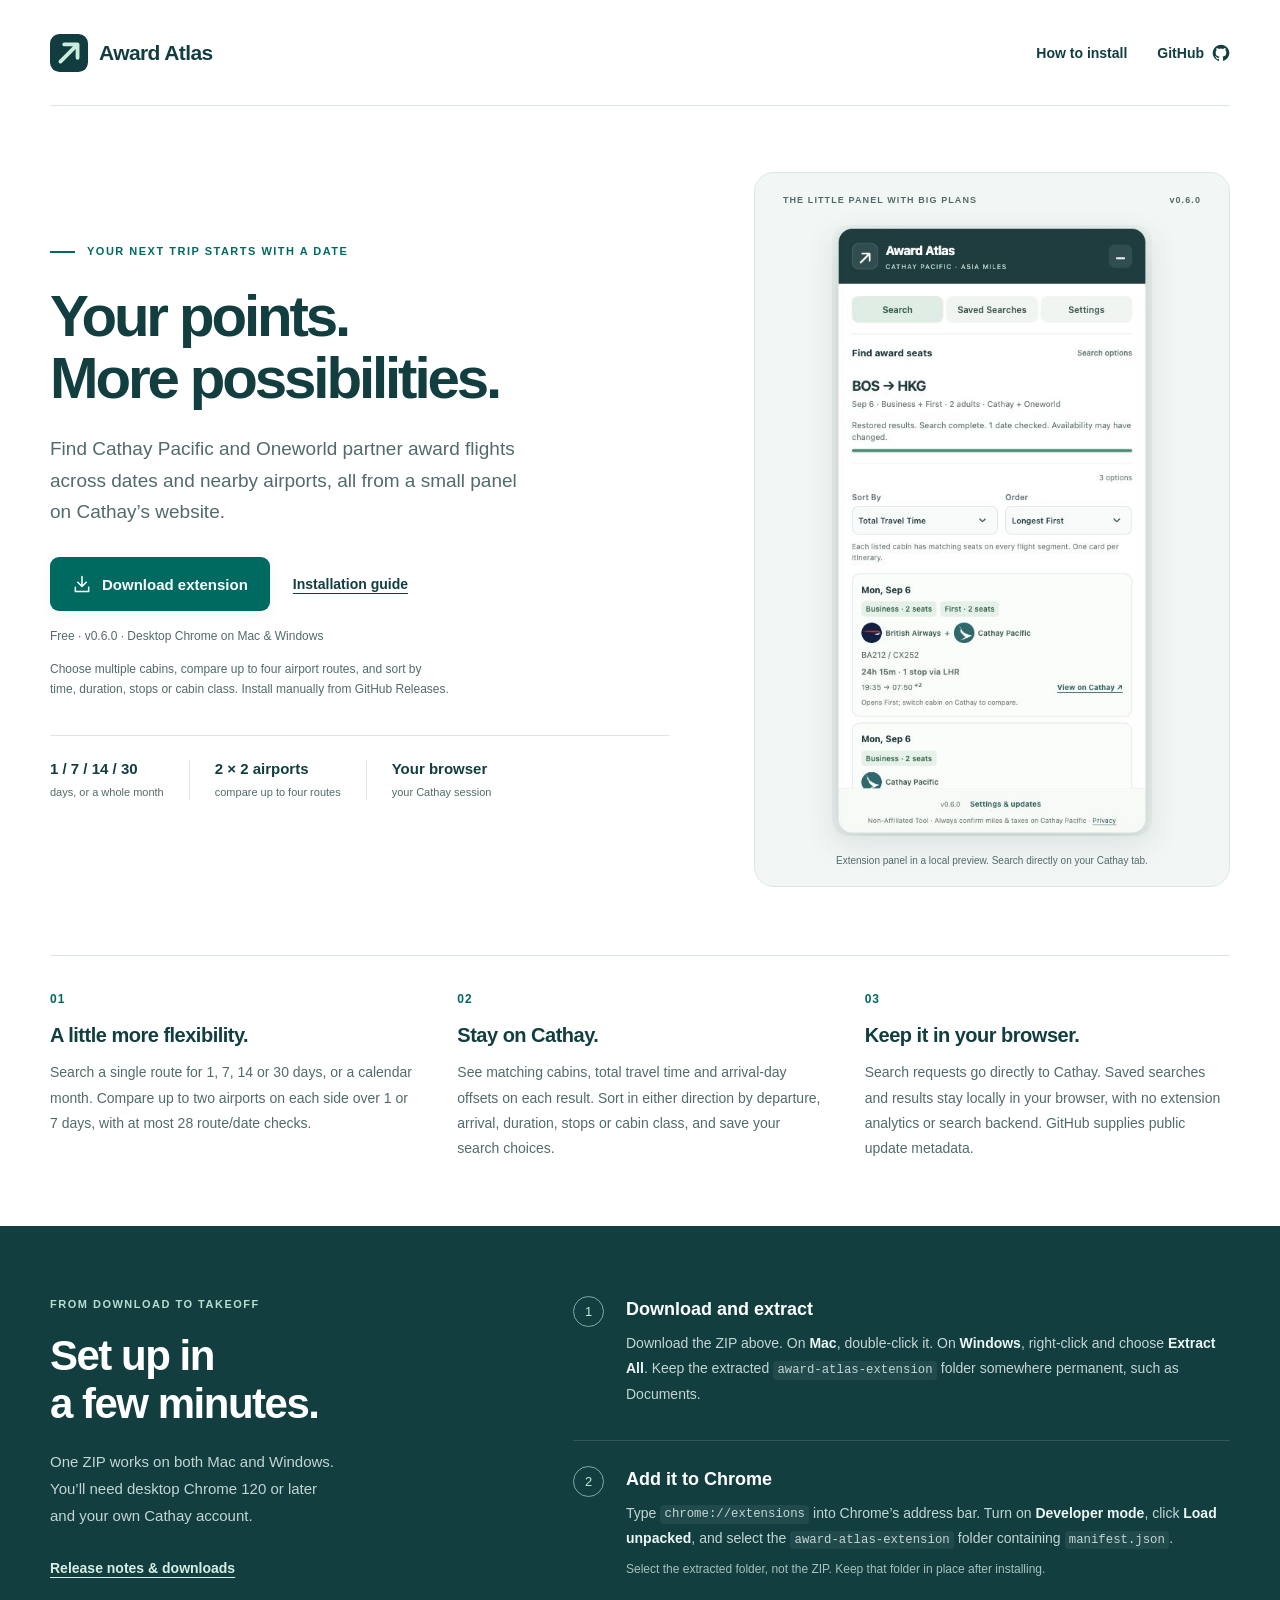
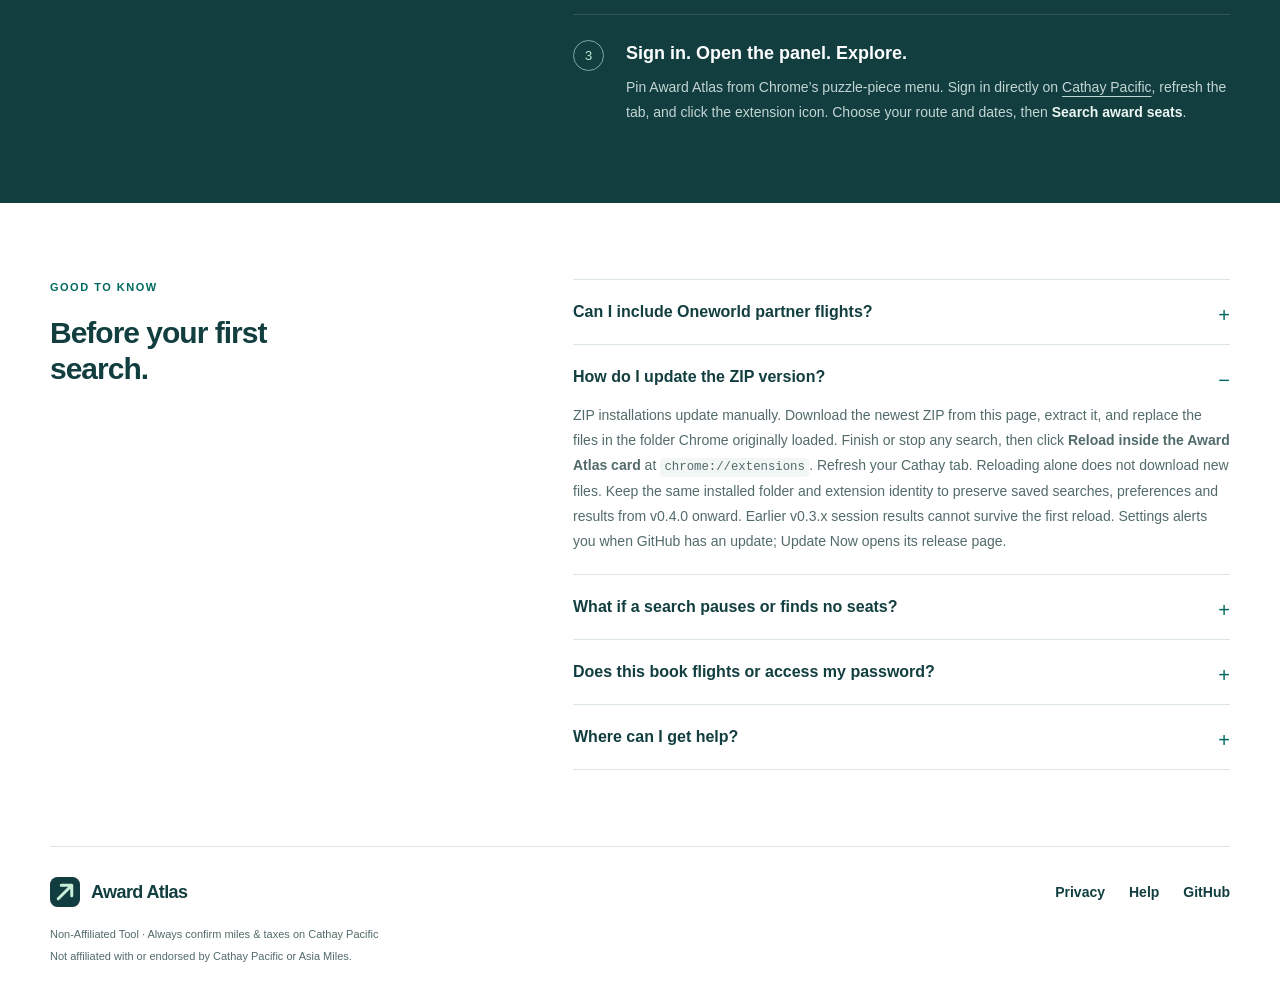
==== commit 1f359072: "Publish Award Atlas v0.6.0" ====
--- a/index.html
+++ b/index.html
@@ -32,8 +32,8 @@
           </a>
           <a class="text-link" href="#install">Installation guide</a>
         </div>
-        <p class="download-meta">Free · v0.5.4 · Desktop Chrome on Mac &amp; Windows</p>
-        <p class="store-note">Compare up to two departure and two arrival airports, with airline icons, a Cathay-only filter and Saved Searches. Install manually from GitHub Releases.</p>
+        <p class="download-meta">Free · v0.6.0 · Desktop Chrome on Mac &amp; Windows</p>
+        <p class="store-note">Choose multiple cabins, compare up to four airport routes, and sort by time, duration, stops or cabin class. Install manually from GitHub Releases.</p>
         <dl class="quick-facts">
           <div><dt>1 / 7 / 14 / 30</dt><dd>days, or a whole month</dd></div>
           <div><dt>2 × 2 airports</dt><dd>compare up to four routes</dd></div>
@@ -41,15 +41,15 @@
         </dl>
       </div>
       <figure class="product-preview">
-        <div class="preview-topline"><span>THE LITTLE PANEL WITH BIG PLANS</span><span>v0.5.4</span></div>
-        <img class="panel-image" src="assets/panel.jpg?v=0.5.4" width="436" height="889" alt="Award Atlas’s compact search panel with aligned airport controls, the updated start-date selector, cabin choices, and the Exclude Oneworld partners toggle.">
+        <div class="preview-topline"><span>THE LITTLE PANEL WITH BIG PLANS</span><span>v0.6.0</span></div>
+        <img class="panel-image" src="assets/panel.jpg?v=0.6.0" width="436" height="833" alt="Award Atlas result cards with multiple cabin matches, sorting controls, total travel time and arrival-day offsets.">
         <figcaption>Extension panel in a local preview. Search directly on your Cathay tab.</figcaption>
       </figure>
     </section>
 
     <section class="benefits wrap" aria-label="Features">
       <article><span class="feature-number">01</span><h2>A little more flexibility.</h2><p>Search a single route for 1, 7, 14 or 30 days, or a calendar month. Compare up to two airports on each side over 1 or 7 days, with at most 28 route/date checks.</p></article>
-      <article><span class="feature-number">02</span><h2>Stay on Cathay.</h2><p>See one-day route comparisons or a calendar: green for CX options, blue for Oneworld or mixed itineraries. Save your airports, dates and filters to rerun later.</p></article>
+      <article><span class="feature-number">02</span><h2>Stay on Cathay.</h2><p>See matching cabins, total travel time and arrival-day offsets on each result. Sort in either direction by departure, arrival, duration, stops or cabin class, and save your search choices.</p></article>
       <article><span class="feature-number">03</span><h2>Keep it in your browser.</h2><p>Search requests go directly to Cathay. Saved searches and results stay locally in your browser, with no extension analytics or search backend. GitHub supplies public update metadata.</p></article>
     </section>
 
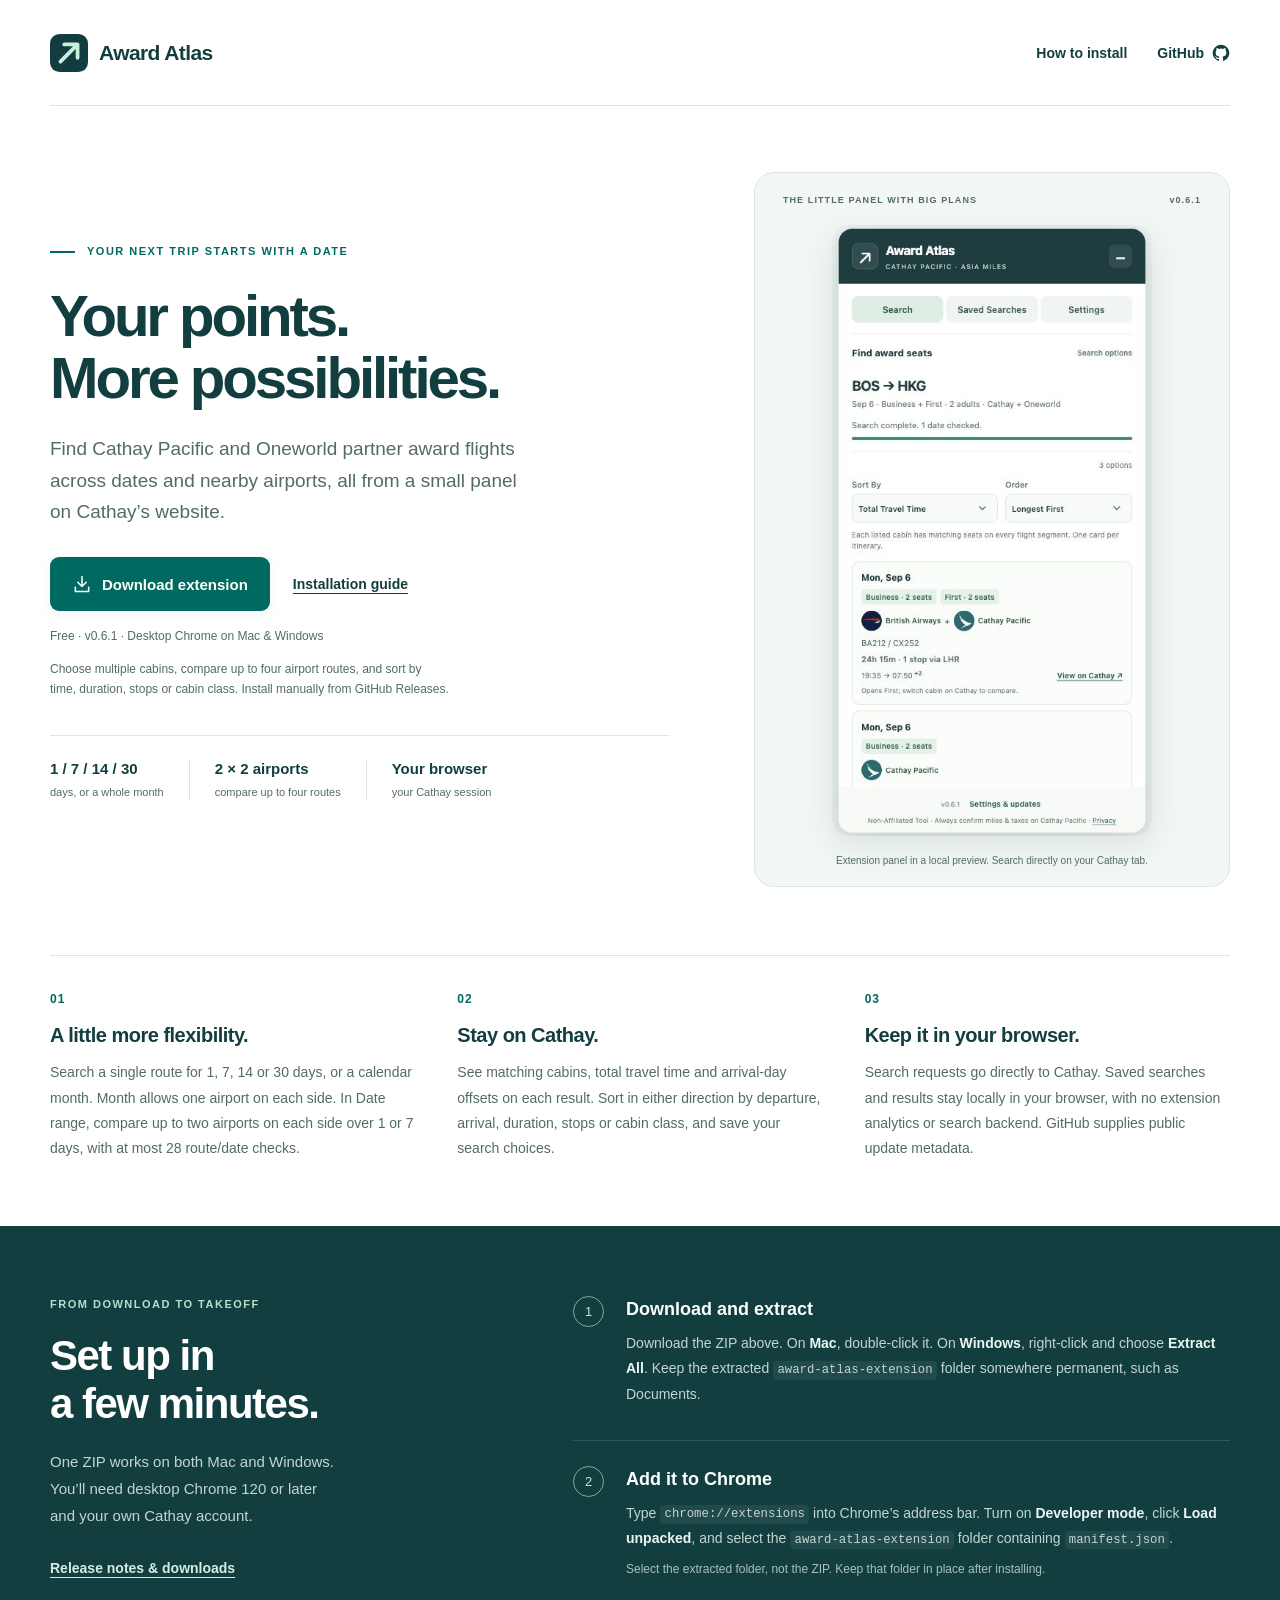
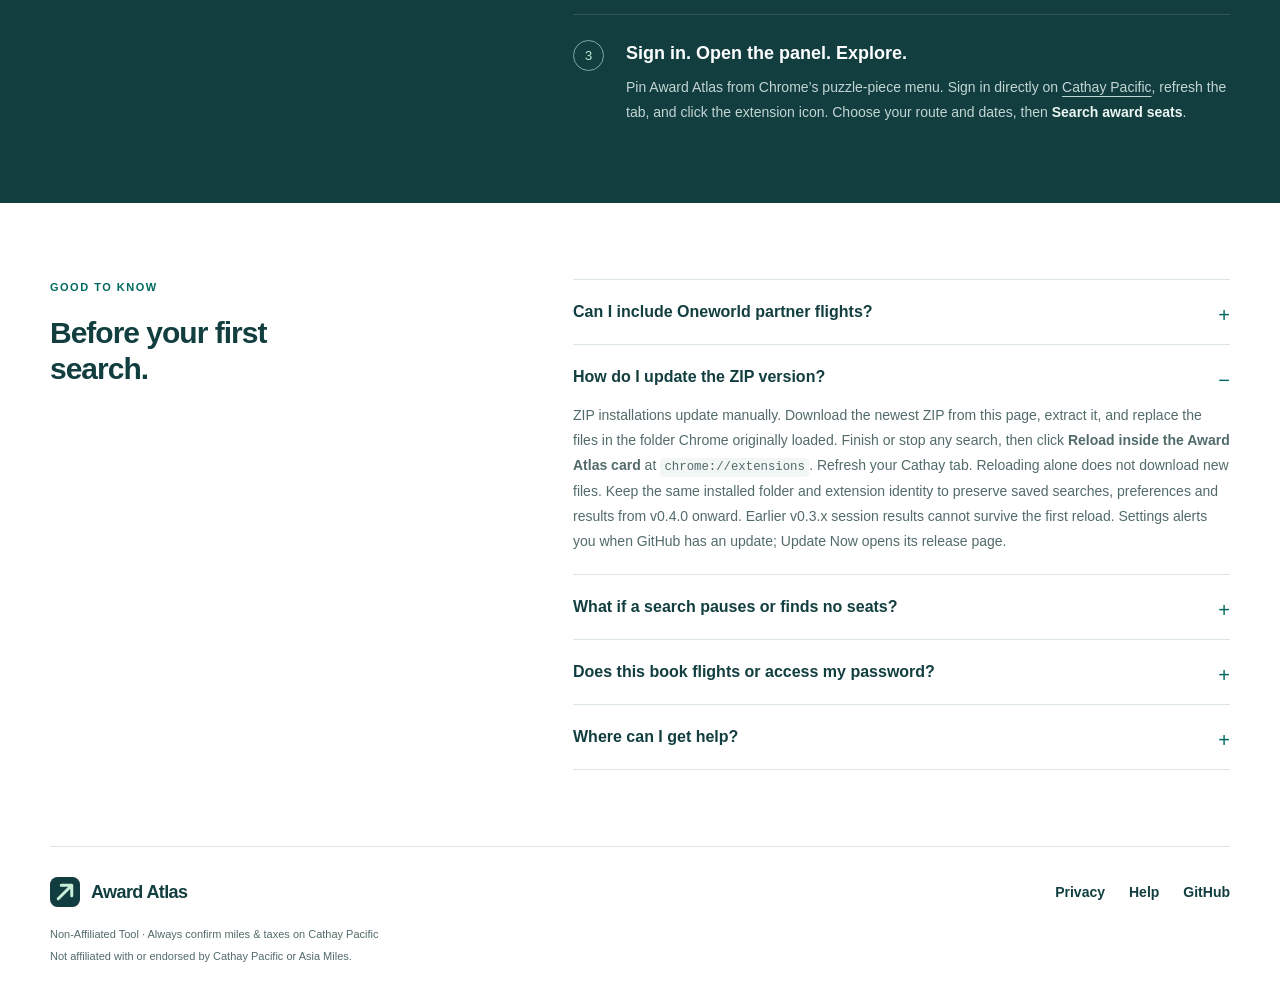
==== commit 1bb955e1: "Publish Award Atlas v0.6.1 airport selection fix" ====
--- a/index.html
+++ b/index.html
@@ -32,7 +32,7 @@
           </a>
           <a class="text-link" href="#install">Installation guide</a>
         </div>
-        <p class="download-meta">Free · v0.6.0 · Desktop Chrome on Mac &amp; Windows</p>
+        <p class="download-meta">Free · v0.6.1 · Desktop Chrome on Mac &amp; Windows</p>
         <p class="store-note">Choose multiple cabins, compare up to four airport routes, and sort by time, duration, stops or cabin class. Install manually from GitHub Releases.</p>
         <dl class="quick-facts">
           <div><dt>1 / 7 / 14 / 30</dt><dd>days, or a whole month</dd></div>
@@ -41,14 +41,14 @@
         </dl>
       </div>
       <figure class="product-preview">
-        <div class="preview-topline"><span>THE LITTLE PANEL WITH BIG PLANS</span><span>v0.6.0</span></div>
-        <img class="panel-image" src="assets/panel.jpg?v=0.6.0" width="436" height="833" alt="Award Atlas result cards with multiple cabin matches, sorting controls, total travel time and arrival-day offsets.">
+        <div class="preview-topline"><span>THE LITTLE PANEL WITH BIG PLANS</span><span>v0.6.1</span></div>
+        <img class="panel-image" src="assets/panel.jpg?v=0.6.1" width="436" height="833" alt="Award Atlas result cards with multiple cabin matches, sorting controls, total travel time and arrival-day offsets.">
         <figcaption>Extension panel in a local preview. Search directly on your Cathay tab.</figcaption>
       </figure>
     </section>
 
     <section class="benefits wrap" aria-label="Features">
-      <article><span class="feature-number">01</span><h2>A little more flexibility.</h2><p>Search a single route for 1, 7, 14 or 30 days, or a calendar month. Compare up to two airports on each side over 1 or 7 days, with at most 28 route/date checks.</p></article>
+      <article><span class="feature-number">01</span><h2>A little more flexibility.</h2><p>Search a single route for 1, 7, 14 or 30 days, or a calendar month. Month allows one airport on each side. In Date range, compare up to two airports on each side over 1 or 7 days, with at most 28 route/date checks.</p></article>
       <article><span class="feature-number">02</span><h2>Stay on Cathay.</h2><p>See matching cabins, total travel time and arrival-day offsets on each result. Sort in either direction by departure, arrival, duration, stops or cabin class, and save your search choices.</p></article>
       <article><span class="feature-number">03</span><h2>Keep it in your browser.</h2><p>Search requests go directly to Cathay. Saved searches and results stay locally in your browser, with no extension analytics or search backend. GitHub supplies public update metadata.</p></article>
     </section>
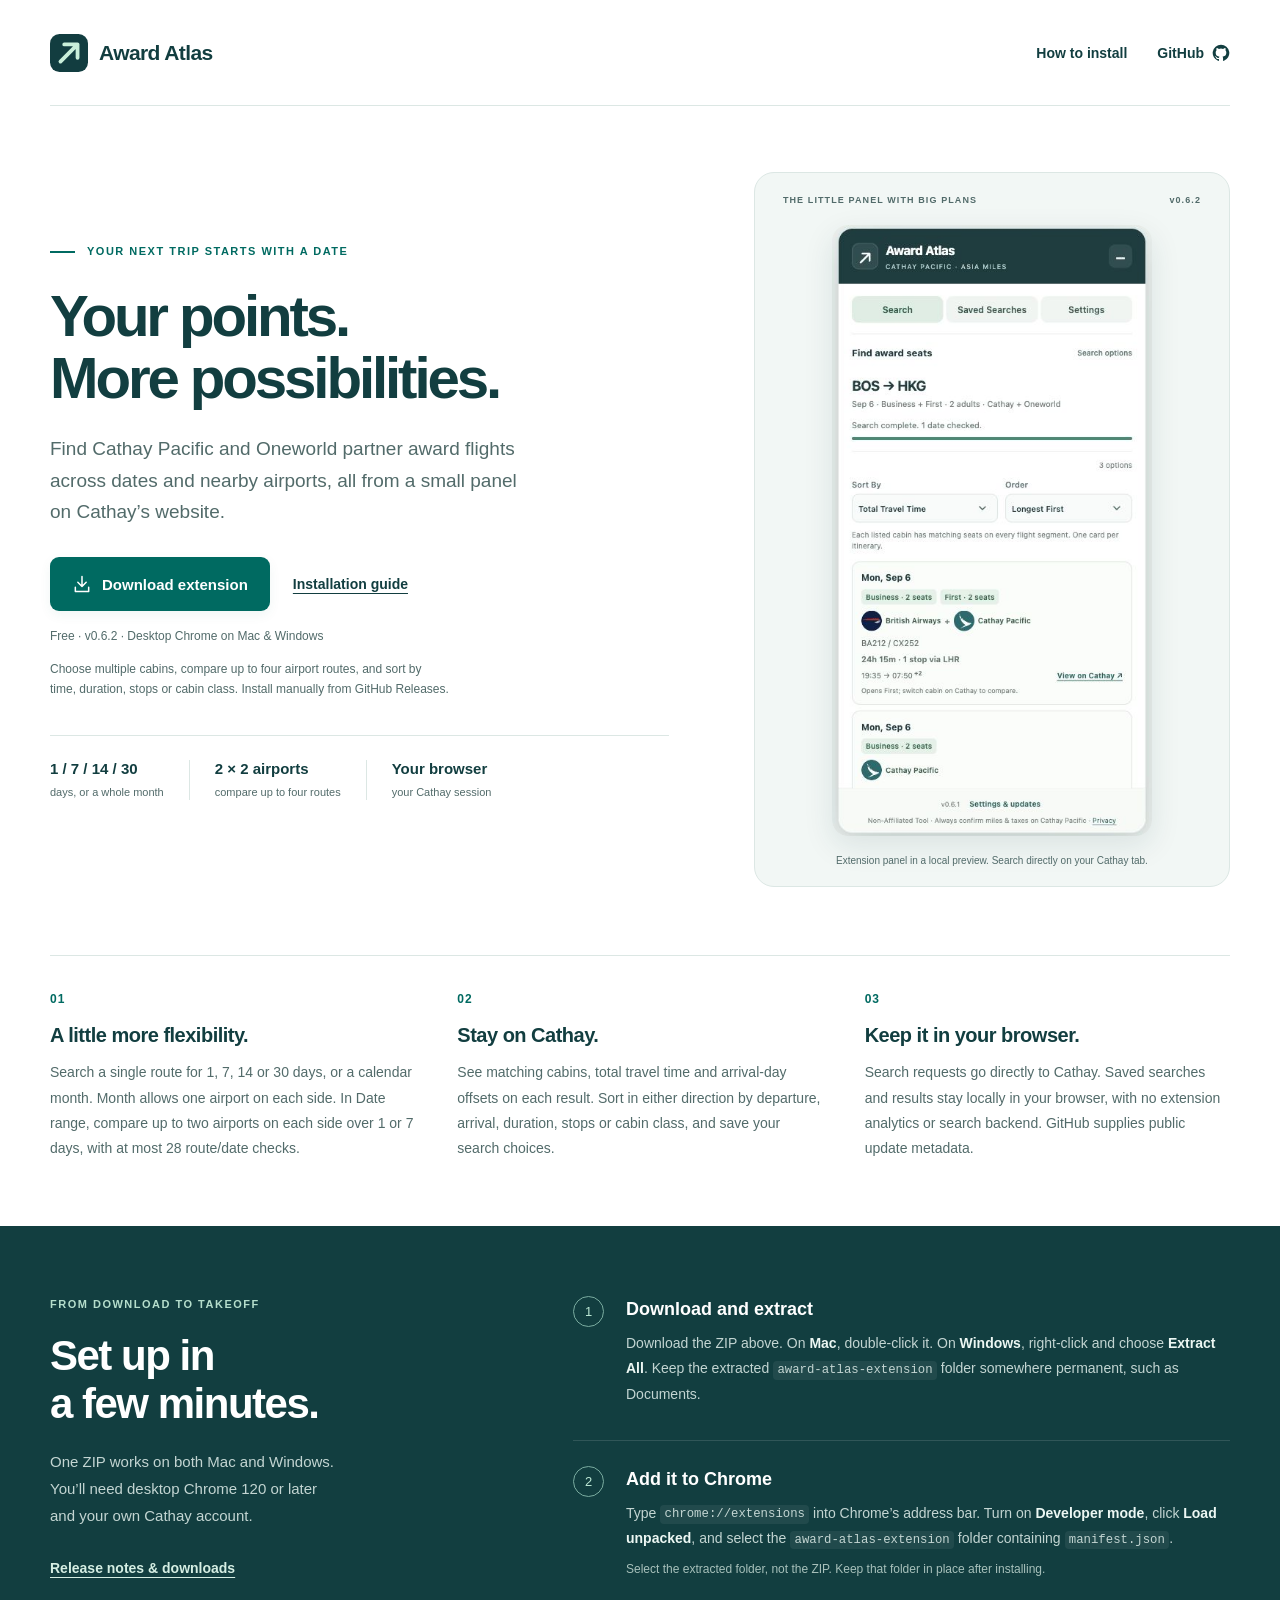
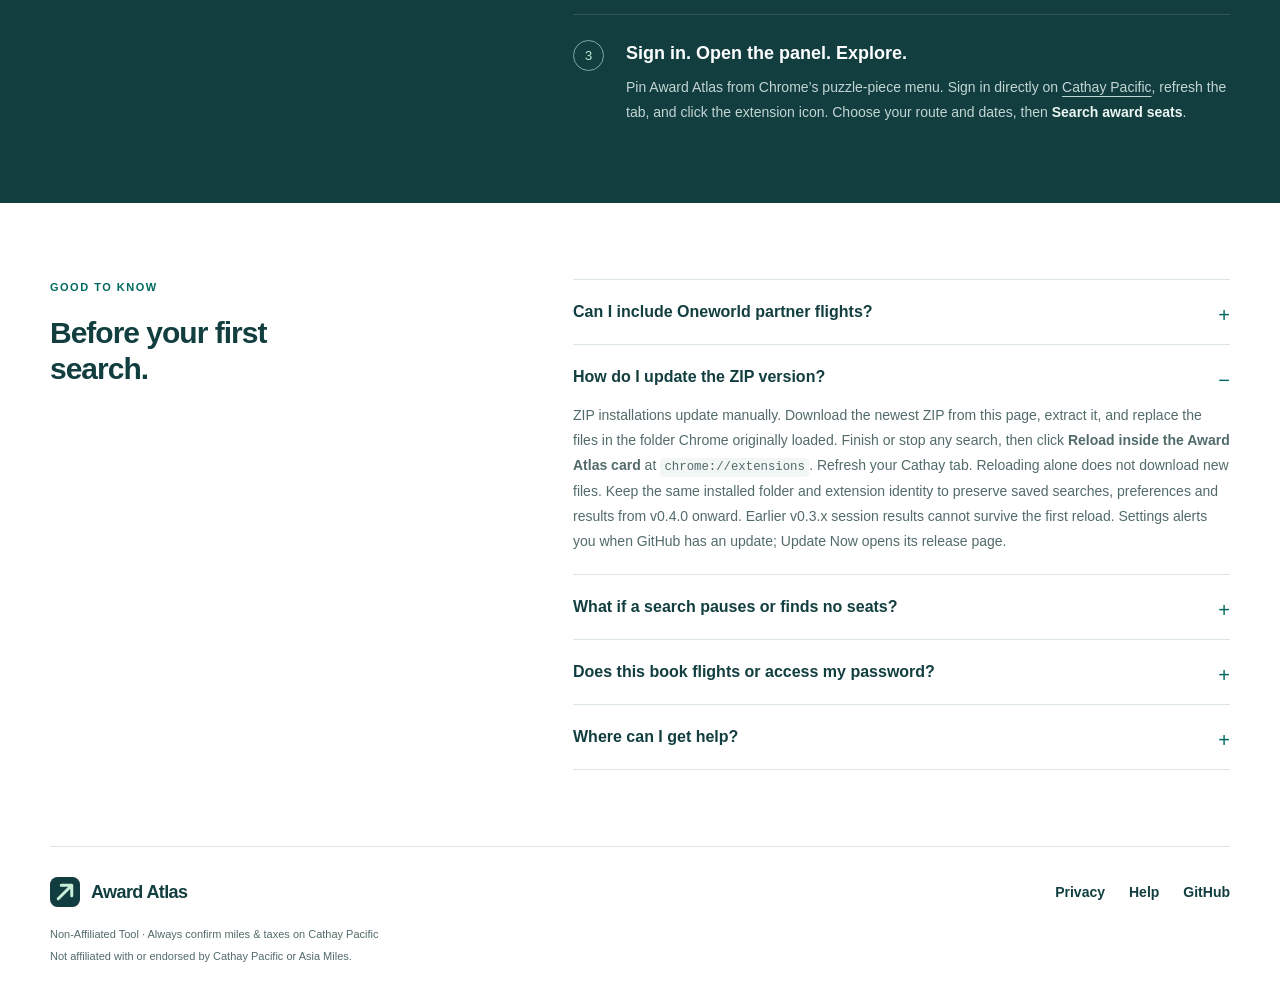
==== commit 4b19f677: "Publish Award Atlas v0.6.2 cabin search and default sorting fixes" ====
--- a/index.html
+++ b/index.html
@@ -32,7 +32,7 @@
           </a>
           <a class="text-link" href="#install">Installation guide</a>
         </div>
-        <p class="download-meta">Free · v0.6.1 · Desktop Chrome on Mac &amp; Windows</p>
+        <p class="download-meta">Free · v0.6.2 · Desktop Chrome on Mac &amp; Windows</p>
         <p class="store-note">Choose multiple cabins, compare up to four airport routes, and sort by time, duration, stops or cabin class. Install manually from GitHub Releases.</p>
         <dl class="quick-facts">
           <div><dt>1 / 7 / 14 / 30</dt><dd>days, or a whole month</dd></div>
@@ -41,8 +41,8 @@
         </dl>
       </div>
       <figure class="product-preview">
-        <div class="preview-topline"><span>THE LITTLE PANEL WITH BIG PLANS</span><span>v0.6.1</span></div>
-        <img class="panel-image" src="assets/panel.jpg?v=0.6.1" width="436" height="833" alt="Award Atlas result cards with multiple cabin matches, sorting controls, total travel time and arrival-day offsets.">
+        <div class="preview-topline"><span>THE LITTLE PANEL WITH BIG PLANS</span><span>v0.6.2</span></div>
+        <img class="panel-image" src="assets/panel.jpg?v=0.6.2" width="436" height="833" alt="Award Atlas result cards with multiple cabin matches, sorting controls, total travel time and arrival-day offsets.">
         <figcaption>Extension panel in a local preview. Search directly on your Cathay tab.</figcaption>
       </figure>
     </section>
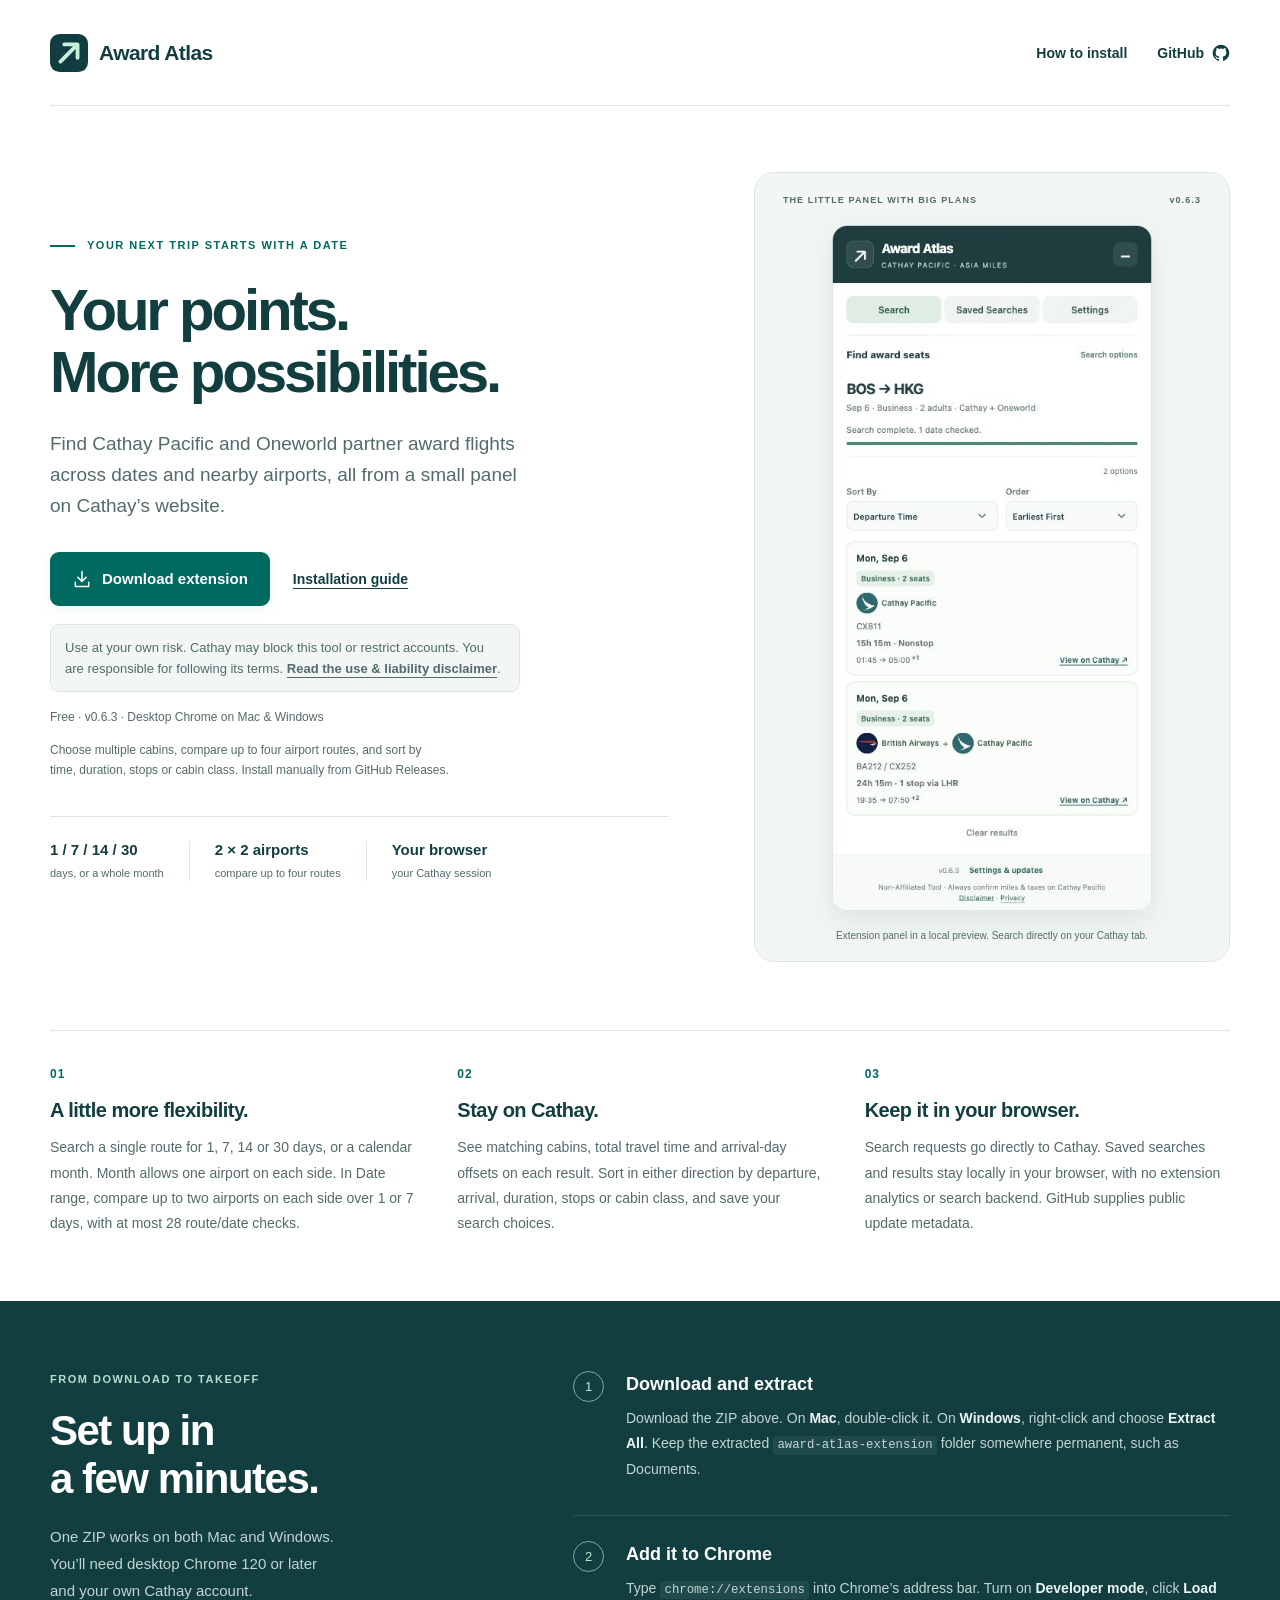
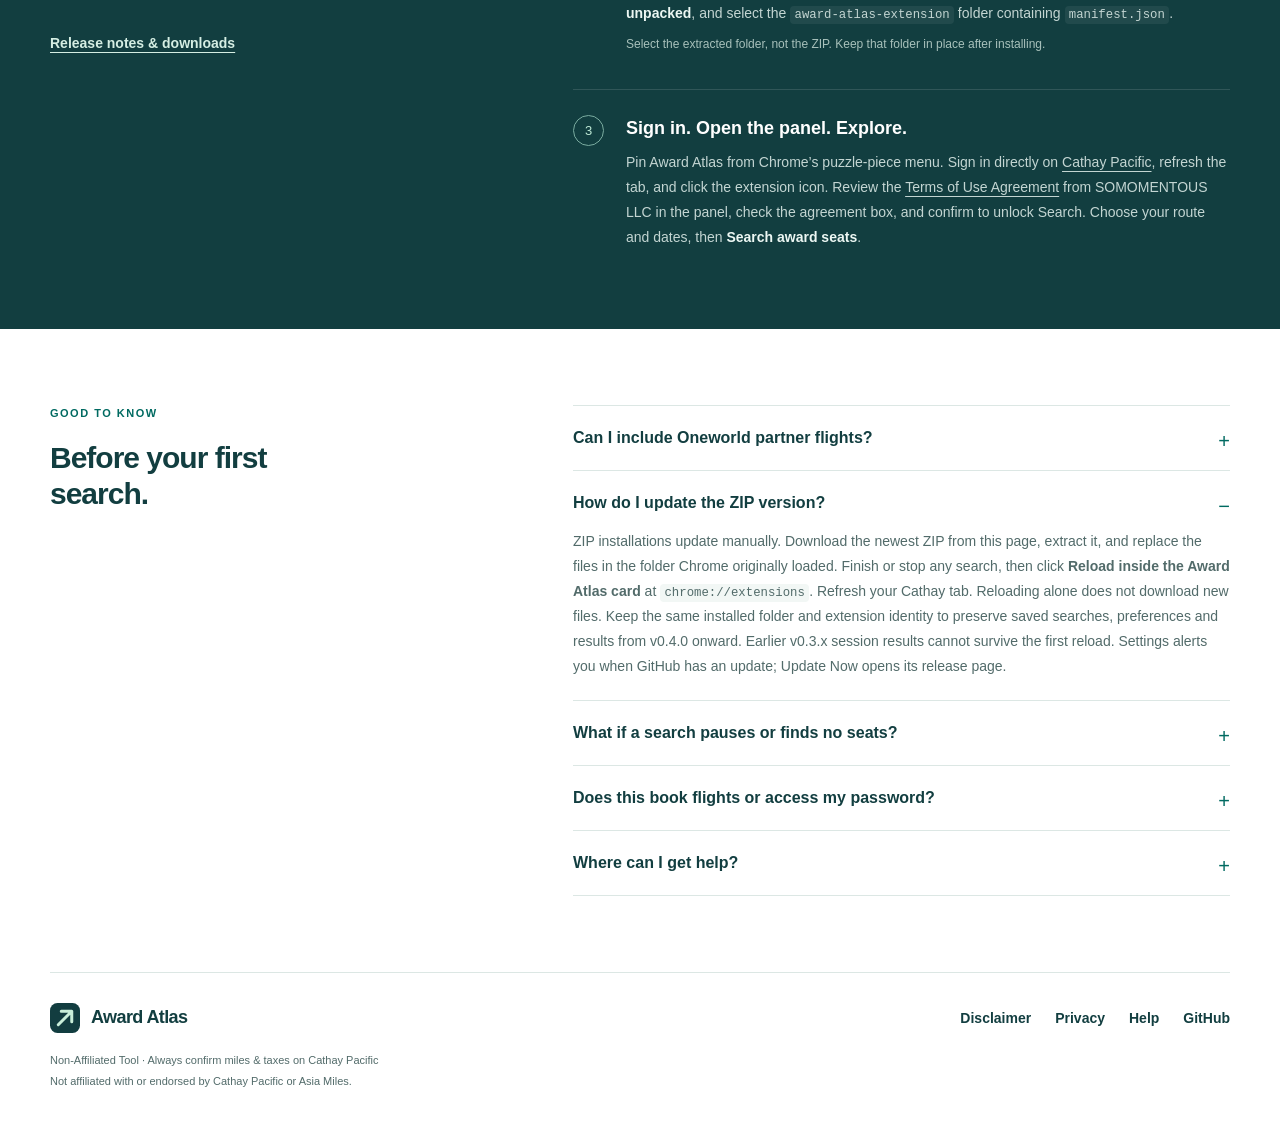
==== commit 38bc0d2b: "Publish Award Atlas v0.6.3 terms and downloads" ====
--- a/index.html
+++ b/index.html
@@ -32,7 +32,8 @@
           </a>
           <a class="text-link" href="#install">Installation guide</a>
         </div>
-        <p class="download-meta">Free · v0.6.2 · Desktop Chrome on Mac &amp; Windows</p>
+        <p class="download-disclaimer">Use at your own risk. Cathay may block this tool or restrict accounts. You are responsible for following its terms. <a href="disclaimer.html">Read the use &amp; liability disclaimer</a>.</p>
+        <p class="download-meta">Free · v0.6.3 · Desktop Chrome on Mac &amp; Windows</p>
         <p class="store-note">Choose multiple cabins, compare up to four airport routes, and sort by time, duration, stops or cabin class. Install manually from GitHub Releases.</p>
         <dl class="quick-facts">
           <div><dt>1 / 7 / 14 / 30</dt><dd>days, or a whole month</dd></div>
@@ -41,8 +42,8 @@
         </dl>
       </div>
       <figure class="product-preview">
-        <div class="preview-topline"><span>THE LITTLE PANEL WITH BIG PLANS</span><span>v0.6.2</span></div>
-        <img class="panel-image" src="assets/panel.jpg?v=0.6.2" width="436" height="833" alt="Award Atlas result cards with multiple cabin matches, sorting controls, total travel time and arrival-day offsets.">
+        <div class="preview-topline"><span>THE LITTLE PANEL WITH BIG PLANS</span><span>v0.6.3</span></div>
+        <img class="panel-image" src="assets/panel.jpg?v=0.6.3" width="420" height="901" alt="Award Atlas v0.6.3 results with Cathay and mixed-partner flights, sorting controls, total travel time and arrival-day offsets.">
         <figcaption>Extension panel in a local preview. Search directly on your Cathay tab.</figcaption>
       </figure>
     </section>
@@ -64,7 +65,7 @@
         <ol class="steps">
           <li><span class="step-number">1</span><div><h3>Download and extract</h3><p>Download the ZIP above. On <strong>Mac</strong>, double-click it. On <strong>Windows</strong>, right-click and choose <strong>Extract All</strong>. Keep the extracted <code>award-atlas-extension</code> folder somewhere permanent, such as Documents.</p></div></li>
           <li><span class="step-number">2</span><div><h3>Add it to Chrome</h3><p>Type <code>chrome://extensions</code> into Chrome’s address bar. Turn on <strong>Developer mode</strong>, click <strong>Load unpacked</strong>, and select the <code>award-atlas-extension</code> folder containing <code>manifest.json</code>.</p><p class="step-hint">Select the extracted folder, not the ZIP. Keep that folder in place after installing.</p></div></li>
-          <li><span class="step-number">3</span><div><h3>Sign in. Open the panel. Explore.</h3><p>Pin Award Atlas from Chrome’s puzzle-piece menu. Sign in directly on <a href="https://www.cathaypacific.com/" rel="noopener noreferrer" target="_blank">Cathay Pacific</a>, refresh the tab, and click the extension icon. Choose your route and dates, then <strong>Search award seats</strong>.</p></div></li>
+          <li><span class="step-number">3</span><div><h3>Sign in. Open the panel. Explore.</h3><p>Pin Award Atlas from Chrome’s puzzle-piece menu. Sign in directly on <a href="https://www.cathaypacific.com/" rel="noopener noreferrer" target="_blank">Cathay Pacific</a>, refresh the tab, and click the extension icon. Review the <a href="disclaimer.html">Terms of Use Agreement</a> from SOMOMENTOUS LLC in the panel, check the agreement box, and confirm to unlock Search. Choose your route and dates, then <strong>Search award seats</strong>.</p></div></li>
         </ol>
       </div>
     </section>
@@ -83,7 +84,7 @@
 
   <footer class="site-footer wrap">
     <div><a class="brand" href="./"><img src="assets/mark.svg" width="30" height="30" alt=""><span>Award Atlas</span></a><p>Non-Affiliated Tool · Always confirm miles &amp; taxes on Cathay Pacific</p><p>Not affiliated with or endorsed by Cathay Pacific or Asia Miles.</p></div>
-    <nav aria-label="Footer navigation"><a href="privacy.html">Privacy</a><a href="https://github.com/somomentous/award-atlas/issues">Help</a><a href="https://github.com/somomentous/award-atlas">GitHub</a></nav>
+    <nav aria-label="Footer navigation"><a href="disclaimer.html">Disclaimer</a><a href="privacy.html">Privacy</a><a href="https://github.com/somomentous/award-atlas/issues">Help</a><a href="https://github.com/somomentous/award-atlas">GitHub</a></nav>
   </footer>
 </body>
 </html>
--- a/style.css
+++ b/style.css
@@ -6,3 +6,5 @@
 @media(max-width:800px){.wrap{width:calc(100% - 48px)}.site-header{min-height:85px}.hero{grid-template-columns:1fr;gap:42px;padding-block:45px}.hero-copy{max-width:570px}h1{font-size:57px;letter-spacing:-2.5px}.intro{max-width:510px}.product-preview{width:100%;max-width:570px;display:none}.quick-facts{gap:25px;margin-top:28px}.quick-facts>div+div{padding-left:25px}.quick-facts dt{font-size:15px}.quick-facts dd{font-size:12px}.benefits{gap:20px;padding-block:30px 40px}.benefits h2{font-size:17px}.benefits p{font-size:13px}.install-grid,.essentials{grid-template-columns:1fr;gap:35px}.install-heading h2{font-size:36px}.install-heading h2 br{display:none}.install-heading>p:not(.eyebrow){max-width:530px}.install-heading .text-link{margin-top:4px}.install-section{padding-block:45px}.essentials{padding-block:45px}.essentials h2{max-width:none;font-size:29px;margin-bottom:0}.site-footer{flex-direction:column;gap:22px}}
 @media(max-width:480px){.wrap{width:calc(100% - 36px)}.brand{font-size:19px;gap:8px}.brand img{width:32px;height:32px}.site-header nav{gap:18px}.site-header nav a{font-size:12px}.site-header nav a svg{display:none}.hero{padding-top:35px}.eyebrow{font-size:9px;letter-spacing:1.1px;gap:8px}h1{font-size:45px;letter-spacing:-1.8px;margin-block:20px}.intro{font-size:17px;line-height:1.7}.hero-actions{align-items:flex-start;flex-direction:column;gap:18px}.button{width:100%;padding:17px 18px}.hero-actions>.text-link{align-self:center}.download-meta{text-align:center;font-size:11px;margin-top:18px}.store-note{text-align:center;font-size:11px}.quick-facts{justify-content:space-between;gap:10px;padding-top:23px}.quick-facts>div+div{padding-left:10px}.quick-facts dt{font-size:12px}.quick-facts dd{font-size:10px;max-width:100px}.benefits{grid-template-columns:1fr;gap:25px}.benefits article{display:grid;grid-template-columns:25px 1fr;gap:0 12px}.feature-number{grid-row:1 / 3;margin-top:2px}.benefits h2{font-size:18px;margin-bottom:6px}.benefits p{font-size:14px;grid-column:2}.steps li{gap:14px}.steps h3{font-size:17px}.steps p,.faq p{font-size:14px}.install-heading h2{font-size:34px}.faq summary{font-size:15px}.site-footer p{font-size:10px}.document h1{font-size:38px}}
 @media(prefers-reduced-motion:reduce){html{scroll-behavior:auto}}
+
+.download-disclaimer{font-size:13px;line-height:1.65;color:var(--muted);max-width:470px;margin:18px 0 0;padding:12px 14px;border:1px solid var(--line);border-radius:9px;background:var(--soft)}.download-disclaimer a{font-weight:650}.document footer{margin-top:32px;padding-top:20px;border-top:1px solid var(--line)}
